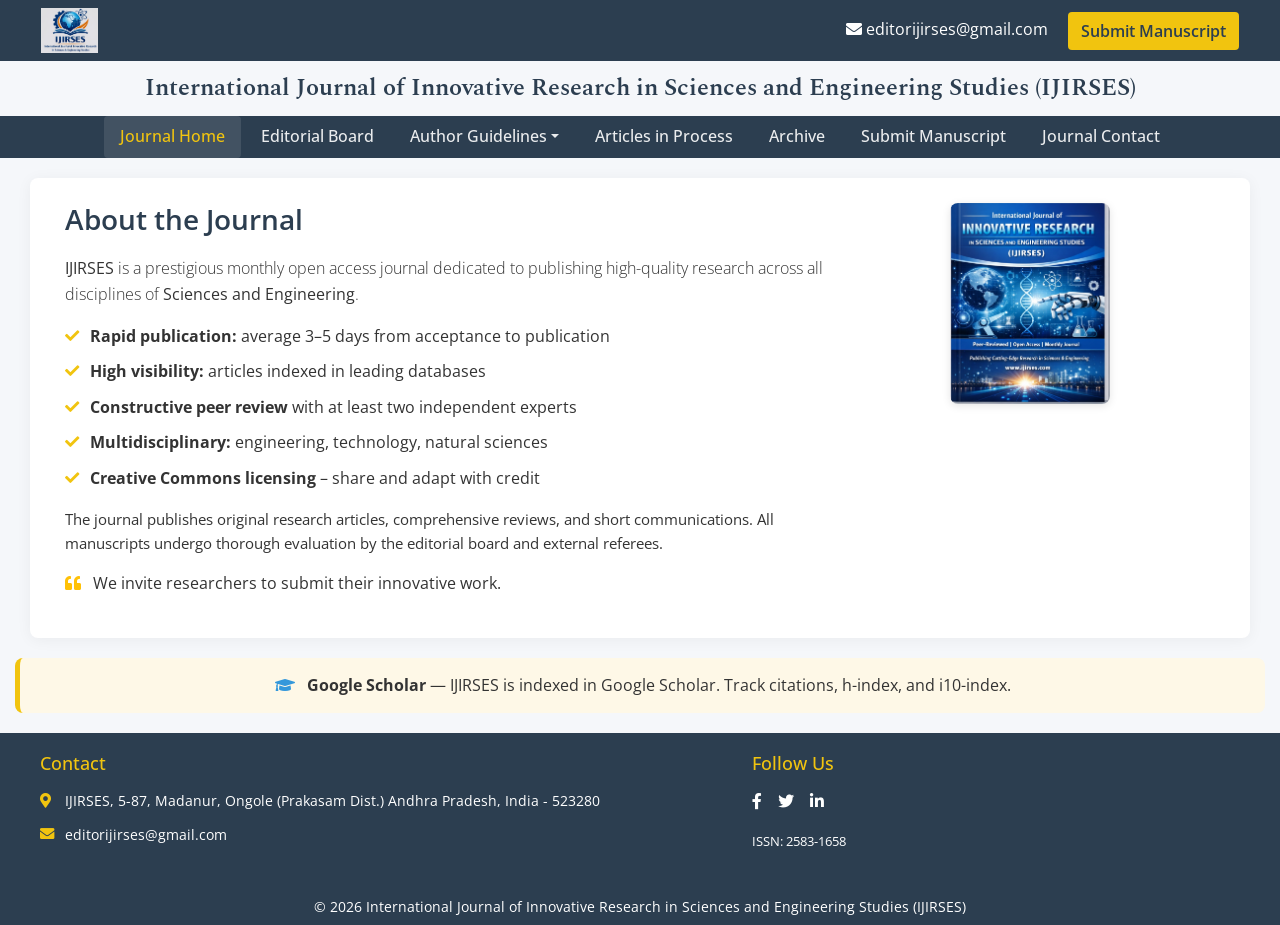
==== index.html @ 537fb095 "Update index.html" ====
<!DOCTYPE html>
<html lang="en">
<head>
  <meta charset="utf-8">
  <meta name="viewport" content="width=device-width, initial-scale=1, shrink-to-fit=no">
  <title>IJIRSES | International Journal of Innovative Research in Sciences and Engineering Studies</title>
  <meta name="keywords" content="IJIRSES, International Journal of Innovative Research in Sciences and Engineering Studies, open access journal, peer-reviewed, sciences and engineering research" />
  <meta name="description" content="IJIRSES is an online open access monthly international peer-reviewed journal welcoming outstanding research papers in Sciences and Engineering studies." />
  
  <!-- Bootstrap CSS -->
  <link rel="stylesheet" href="https://stackpath.bootstrapcdn.com/bootstrap/4.4.1/css/bootstrap.min.css">
  <link href="https://fonts.googleapis.com/css?family=Open+Sans:400,600,700|Spectral:600" rel="stylesheet">
  <link rel="stylesheet" href="https://cdnjs.cloudflare.com/ajax/libs/font-awesome/5.11.2/css/all.min.css" />
  
  <style>
    /* Root variables */
    :root {
      --primary: #2c3e50;
      --secondary: #3498db;
      --accent: #f1c40f;
      --light: #ecf0f1;
      --dark: #2c3e50;
    }
    
    /* Global */
    body {
      font-family: 'Open Sans', sans-serif;
      background: #f5f7fa;
      color: #333;
      line-height: 1.6;
      margin: 0;
      padding: 0;
    }
    
    .bg-primary { background-color: var(--primary) !important; }
    .bg-accent { background-color: var(--accent) !important; }
    .text-accent { color: var(--accent) !important; }
    .rockwell { font-family: 'Spectral', serif; font-weight: 600; color: var(--primary); }
    
    /* Header */
    .top-header {
      background-color: var(--primary);
      padding: 0.5rem 1rem;
    }
    
    .logo-img {
      max-height: 45px;
      width: auto;
    }
    
    .journal-title {
      font-size: 1.5rem;
      line-height: 1.3;
      color: var(--primary);
      margin: 0.75rem 0;
      padding: 0 15px;
    }
    
    @media (max-width: 768px) {
      .journal-title {
        font-size: 1.2rem;
        white-space: normal;
      }
    }
    
    /* Navigation - Perfectly Centered */
    .nav-container {
      background-color: var(--primary);
    }
    
    .navbar-nav {
      display: flex;
      justify-content: center;
      width: 100%;
    }
    
    .nav-item {
      margin: 0 2px;
    }
    
    .nav-link {
      color: rgba(255,255,255,0.9) !important;
      font-weight: 500;
      padding: 0.5rem 1rem !important;
      transition: all 0.2s;
    }
    
    .nav-link:hover,
    .nav-link.active {
      color: var(--accent) !important;
      background-color: rgba(255,255,255,0.1);
      border-radius: 4px;
    }
    
    .dropdown-menu {
      border: none;
      box-shadow: 0 2px 10px rgba(0,0,0,0.1);
    }
    
    /* Main Content - No extra spacing */
    .main-content {
      padding: 20px 15px;
    }
    
    .about-card {
      background: white;
      border-radius: 8px;
      padding: 25px;
      box-shadow: 0 2px 15px rgba(0,0,0,0.05);
    }
    
    .flyer-img {
      max-width: 160px;
      height: auto;
      border-radius: 8px;
      box-shadow: 0 2px 8px rgba(0,0,0,0.1);
      transition: opacity 0.2s;
    }
    
    .flyer-img:hover {
      opacity: 0.9;
    }
    
    /* Feature List */
    .feature-list {
      list-style: none;
      padding: 0;
      margin: 15px 0;
    }
    
    .feature-list li {
      margin-bottom: 10px;
      padding-left: 25px;
      position: relative;
    }
    
    .feature-list li:before {
      content: "\f00c";
      font-family: 'Font Awesome 5 Free';
      font-weight: 900;
      position: absolute;
      left: 0;
      color: var(--accent);
      font-size: 0.9rem;
    }
    
    /* Google Scholar Banner */
    .scholar-banner {
      background: #fef8e7;
      border-left: 5px solid var(--accent);
      border-radius: 8px;
      padding: 15px 20px;
      margin: 0 15px 20px;
      text-align: center;
    }
    
    .scholar-banner i {
      color: var(--secondary);
      margin-right: 8px;
    }
    
    /* Footer */
    .footer {
      background-color: var(--dark);
      color: white;
      padding: 20px 15px 0;
    }
    
    .footer h5 {
      color: var(--accent);
      font-size: 1.1rem;
      margin-bottom: 15px;
    }
    
    .contact-line {
      display: flex;
      align-items: center;
      margin-bottom: 10px;
      font-size: 0.9rem;
    }
    
    .contact-line i {
      width: 25px;
      color: var(--accent);
    }
    
    .footer a {
      color: #ccc;
      transition: color 0.2s;
    }
    
    .footer a:hover {
      color: var(--accent);
      text-decoration: none;
    }
    
    .copyright {
      background-color: var(--primary);
      padding: 8px 0;
      margin-top: 20px;
      text-align: center;
      font-size: 0.85rem;
    }
    
    /* Scroll to Top */
    .scroll-top {
      position: fixed;
      bottom: 30px;
      right: 30px;
      background: var(--secondary);
      color: white;
      width: 40px;
      height: 40px;
      border-radius: 50%;
      text-align: center;
      line-height: 40px;
      cursor: pointer;
      opacity: 0;
      visibility: hidden;
      transition: all 0.3s;
      z-index: 1000;
    }
    
    .scroll-top.visible {
      opacity: 1;
      visibility: visible;
    }
    
    .scroll-top:hover {
      background: var(--primary);
    }
    
    /* Remove all extra spacing */
    .container-fluid {
      padding-left: 15px;
      padding-right: 15px;
    }
    
    .row {
      margin-left: 0;
      margin-right: 0;
    }
    
    [class*="col-"] {
      padding-left: 10px;
      padding-right: 10px;
    }
  </style>
</head>
<body>
  <!-- Header -->
  <header>
    <!-- Top Bar -->
    <div class="top-header">
      <div class="container-fluid">
        <div class="row align-items-center justify-content-between">
          <div class="col-auto">
            <a href="index.html">
              <img src="images/logo.jpeg" alt="IJIRSES" class="logo-img" onerror="this.src='images/logo.jpg'">
            </a>
          </div>
          <div class="col-auto">
            <a href="mailto:editorijirses@gmail.com" class="text-white mr-3">
              <i class="fas fa-envelope"></i> editorijirses@gmail.com
            </a>
            <a href="submit-manuscript.html" class="btn bg-accent" style="background: var(--accent); color: var(--primary); font-weight: 600;">
              Submit Manuscript
            </a>
          </div>
        </div>
      </div>
    </div>
    
    <!-- Journal Title -->
    <div class="container-fluid">
      <div class="row">
        <div class="col-12 text-center">
          <h1 class="rockwell journal-title">International Journal of Innovative Research in Sciences and Engineering Studies (IJIRSES)</h1>
        </div>
      </div>
    </div>
    
    <!-- Navigation - Perfectly Centered -->
    <div class="nav-container">
      <div class="container-fluid">
        <nav class="navbar navbar-expand-lg navbar-dark p-0">
          <button class="navbar-toggler mx-auto my-2" type="button" data-toggle="collapse" data-target="#mainNav">
            <span class="navbar-toggler-icon"></span>
          </button>
          
          <div class="collapse navbar-collapse" id="mainNav">
            <ul class="navbar-nav">
              <li class="nav-item"><a class="nav-link active" href="index.html">Journal Home</a></li>
              <li class="nav-item"><a class="nav-link" href="editorial-board.html">Editorial Board</a></li>
              <li class="nav-item dropdown">
                <a class="nav-link dropdown-toggle" href="#" data-toggle="dropdown">Author Guidelines</a>
                <div class="dropdown-menu">
                  <a class="dropdown-item" href="aims-scope.html">Aim & Scope</a>
                  <a class="dropdown-item" href="instructions-authors.html">Instructions for Authors</a>
                  <a class="dropdown-item" href="peer-review-process.html">Peer Review Process</a>
                  <a class="dropdown-item" href="ethics-malpractices.html">Ethics Statement</a>
                </div>
              </li>
              <li class="nav-item"><a class="nav-link" href="articles-inprocess.html">Articles in Process</a></li>
              <li class="nav-item"><a class="nav-link" href="archive.html">Archive</a></li>
              <li class="nav-item"><a class="nav-link" href="submit-manuscript.html">Submit Manuscript</a></li>
              <li class="nav-item"><a class="nav-link" href="contact.html">Journal Contact</a></li>
            </ul>
          </div>
        </nav>
      </div>
    </div>
  </header>

  <!-- Main Content - No extra spacing -->
  <div class="main-content">
    <div class="container-fluid">
      <!-- About Section with Flyer -->
      <div class="about-card">
        <div class="row align-items-start">
          <div class="col-md-8">
            <h3 style="color: var(--primary); font-weight: 600; margin-bottom: 20px;">About the Journal</h3>
            <p class="lead" style="font-size: 1rem;"><strong>IJIRSES</strong> is a prestigious monthly open access journal dedicated to publishing high-quality research across all disciplines of <strong>Sciences and Engineering</strong>.</p>
            
            <ul class="feature-list">
              <li><strong>Rapid publication:</strong> average 3–5 days from acceptance to publication</li>
              <li><strong>High visibility:</strong> articles indexed in leading databases</li>
              <li><strong>Constructive peer review</strong> with at least two independent experts</li>
              <li><strong>Multidisciplinary:</strong> engineering, technology, natural sciences</li>
              <li><strong>Creative Commons licensing</strong> – share and adapt with credit</li>
            </ul>
            
            <p style="font-size: 0.95rem;">The journal publishes original research articles, comprehensive reviews, and short communications. All manuscripts undergo thorough evaluation by the editorial board and external referees.</p>
            
            <p><i class="fas fa-quote-left text-warning mr-2"></i> We invite researchers to submit their innovative work.</p>
          </div>
          <div class="col-md-4 text-center">
            <a href="index.html">
              <img src="images/flyer.jpeg" alt="Journal Flyer" class="flyer-img" onerror="this.src='images/flyer.jpg'">
            </a>
          </div>
        </div>
      </div>
    </div>
  </div>

  <!-- Google Scholar Banner -->
  <div class="scholar-banner">
    <i class="fas fa-graduation-cap"></i>
    <strong>Google Scholar</strong> — IJIRSES is indexed in Google Scholar. Track citations, h-index, and i10-index.
  </div>

  <!-- Footer -->
  <footer class="footer">
    <div class="container-fluid">
      <div class="row">
        <div class="col-md-7">
          <h5>Contact</h5>
          <address class="mb-0">
            <div class="contact-line">
              <i class="fas fa-map-marker-alt"></i>
              IJIRSES, 5-87, Madanur, Ongole (Prakasam Dist.) Andhra Pradesh, India - 523280
            </div>
            <div class="contact-line">
              <i class="fas fa-envelope"></i>
              <a href="mailto:editorijirses@gmail.com" class="text-white">editorijirses@gmail.com</a>
            </div>
          </address>
        </div>
        <div class="col-md-5">
          <h5>Follow Us</h5>
          <div class="d-flex">
            <a href="#" class="text-white mr-3"><i class="fab fa-facebook-f"></i></a>
            <a href="#" class="text-white mr-3"><i class="fab fa-twitter"></i></a>
            <a href="#" class="text-white"><i class="fab fa-linkedin-in"></i></a>
          </div>
          <p class="mt-3 small">ISSN: 2583-1658</p>
        </div>
      </div>
    </div>
    <div class="copyright">
      <div class="container-fluid">
        <p class="mb-0">© 2026 International Journal of Innovative Research in Sciences and Engineering Studies (IJIRSES)</p>
      </div>
    </div>
  </footer>

  <!-- Scroll to Top -->
  <div class="scroll-top" onclick="window.scrollTo({top:0,behavior:'smooth'})">
    <i class="fas fa-arrow-up"></i>
  </div>

  <!-- Scripts -->
  <script src="https://code.jquery.com/jquery-3.3.1.min.js"></script>
  <script src="https://cdnjs.cloudflare.com/ajax/libs/popper.js/1.14.7/umd/popper.min.js"></script>
  <script src="https://stackpath.bootstrapcdn.com/bootstrap/4.3.1/js/bootstrap.min.js"></script>
  
  <script>
    // Scroll to top visibility
    window.addEventListener('scroll', function() {
      var scrollTop = document.querySelector('.scroll-top');
      if (window.scrollY > 300) {
        scrollTop.classList.add('visible');
      } else {
        scrollTop.classList.remove('visible');
      }
    });
  </script>
</body>
</html>
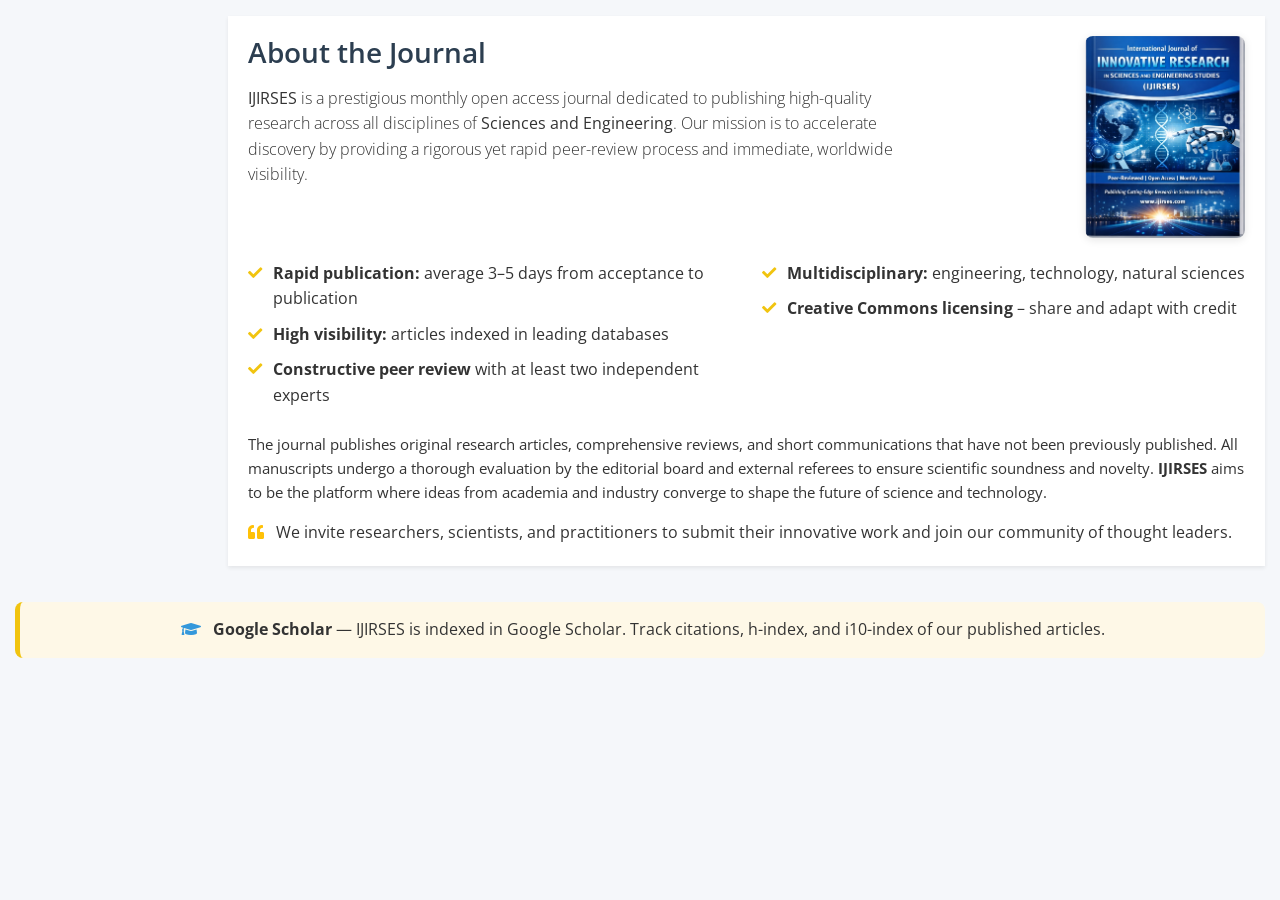
==== commit c17505ac: "Update index.html" ====
--- a/index.html
+++ b/index.html
@@ -4,406 +4,102 @@
   <meta charset="utf-8">
   <meta name="viewport" content="width=device-width, initial-scale=1, shrink-to-fit=no">
   <title>IJIRSES | International Journal of Innovative Research in Sciences and Engineering Studies</title>
-  <meta name="keywords" content="IJIRSES, International Journal of Innovative Research in Sciences and Engineering Studies, open access journal, peer-reviewed, sciences and engineering research" />
+  <meta name="keywords" content="IJIRSES, International Journal of Innovative Research in Sciences and Engineering Studies, open access journal, peer-reviewed" />
   <meta name="description" content="IJIRSES is an online open access monthly international peer-reviewed journal welcoming outstanding research papers in Sciences and Engineering studies." />
   
   <!-- Bootstrap CSS -->
   <link rel="stylesheet" href="https://stackpath.bootstrapcdn.com/bootstrap/4.4.1/css/bootstrap.min.css">
   <link href="https://fonts.googleapis.com/css?family=Open+Sans:400,600,700|Spectral:600" rel="stylesheet">
   <link rel="stylesheet" href="https://cdnjs.cloudflare.com/ajax/libs/font-awesome/5.11.2/css/all.min.css" />
+  <link rel="stylesheet" href="https://cdnjs.cloudflare.com/ajax/libs/font-awesome/4.7.0/css/font-awesome.min.css">
+  <link rel="stylesheet" href="css/style.css">
   
-  <style>
-    /* Root variables */
-    :root {
-      --primary: #2c3e50;
-      --secondary: #3498db;
-      --accent: #f1c40f;
-      --light: #ecf0f1;
-      --dark: #2c3e50;
-    }
-    
-    /* Global */
-    body {
-      font-family: 'Open Sans', sans-serif;
-      background: #f5f7fa;
-      color: #333;
-      line-height: 1.6;
-      margin: 0;
-      padding: 0;
-    }
-    
-    .bg-primary { background-color: var(--primary) !important; }
-    .bg-accent { background-color: var(--accent) !important; }
-    .text-accent { color: var(--accent) !important; }
-    .rockwell { font-family: 'Spectral', serif; font-weight: 600; color: var(--primary); }
-    
-    /* Header */
-    .top-header {
-      background-color: var(--primary);
-      padding: 0.5rem 1rem;
-    }
-    
-    .logo-img {
-      max-height: 45px;
-      width: auto;
-    }
-    
-    .journal-title {
-      font-size: 1.5rem;
-      line-height: 1.3;
-      color: var(--primary);
-      margin: 0.75rem 0;
-      padding: 0 15px;
-    }
-    
-    @media (max-width: 768px) {
-      .journal-title {
-        font-size: 1.2rem;
-        white-space: normal;
-      }
-    }
-    
-    /* Navigation - Perfectly Centered */
-    .nav-container {
-      background-color: var(--primary);
-    }
-    
-    .navbar-nav {
-      display: flex;
-      justify-content: center;
-      width: 100%;
-    }
-    
-    .nav-item {
-      margin: 0 2px;
-    }
-    
-    .nav-link {
-      color: rgba(255,255,255,0.9) !important;
-      font-weight: 500;
-      padding: 0.5rem 1rem !important;
-      transition: all 0.2s;
-    }
-    
-    .nav-link:hover,
-    .nav-link.active {
-      color: var(--accent) !important;
-      background-color: rgba(255,255,255,0.1);
-      border-radius: 4px;
-    }
-    
-    .dropdown-menu {
-      border: none;
-      box-shadow: 0 2px 10px rgba(0,0,0,0.1);
-    }
-    
-    /* Main Content - No extra spacing */
-    .main-content {
-      padding: 20px 15px;
-    }
-    
-    .about-card {
-      background: white;
-      border-radius: 8px;
-      padding: 25px;
-      box-shadow: 0 2px 15px rgba(0,0,0,0.05);
-    }
-    
-    .flyer-img {
-      max-width: 160px;
-      height: auto;
-      border-radius: 8px;
-      box-shadow: 0 2px 8px rgba(0,0,0,0.1);
-      transition: opacity 0.2s;
-    }
-    
-    .flyer-img:hover {
-      opacity: 0.9;
-    }
-    
-    /* Feature List */
-    .feature-list {
-      list-style: none;
-      padding: 0;
-      margin: 15px 0;
-    }
-    
-    .feature-list li {
-      margin-bottom: 10px;
-      padding-left: 25px;
-      position: relative;
-    }
-    
-    .feature-list li:before {
-      content: "\f00c";
-      font-family: 'Font Awesome 5 Free';
-      font-weight: 900;
-      position: absolute;
-      left: 0;
-      color: var(--accent);
-      font-size: 0.9rem;
-    }
-    
-    /* Google Scholar Banner */
-    .scholar-banner {
-      background: #fef8e7;
-      border-left: 5px solid var(--accent);
-      border-radius: 8px;
-      padding: 15px 20px;
-      margin: 0 15px 20px;
-      text-align: center;
-    }
-    
-    .scholar-banner i {
-      color: var(--secondary);
-      margin-right: 8px;
-    }
-    
-    /* Footer */
-    .footer {
-      background-color: var(--dark);
-      color: white;
-      padding: 20px 15px 0;
-    }
-    
-    .footer h5 {
-      color: var(--accent);
-      font-size: 1.1rem;
-      margin-bottom: 15px;
-    }
-    
-    .contact-line {
-      display: flex;
-      align-items: center;
-      margin-bottom: 10px;
-      font-size: 0.9rem;
-    }
-    
-    .contact-line i {
-      width: 25px;
-      color: var(--accent);
-    }
-    
-    .footer a {
-      color: #ccc;
-      transition: color 0.2s;
-    }
-    
-    .footer a:hover {
-      color: var(--accent);
-      text-decoration: none;
-    }
-    
-    .copyright {
-      background-color: var(--primary);
-      padding: 8px 0;
-      margin-top: 20px;
-      text-align: center;
-      font-size: 0.85rem;
-    }
-    
-    /* Scroll to Top */
-    .scroll-top {
-      position: fixed;
-      bottom: 30px;
-      right: 30px;
-      background: var(--secondary);
-      color: white;
-      width: 40px;
-      height: 40px;
-      border-radius: 50%;
-      text-align: center;
-      line-height: 40px;
-      cursor: pointer;
-      opacity: 0;
-      visibility: hidden;
-      transition: all 0.3s;
-      z-index: 1000;
-    }
-    
-    .scroll-top.visible {
-      opacity: 1;
-      visibility: visible;
-    }
-    
-    .scroll-top:hover {
-      background: var(--primary);
-    }
-    
-    /* Remove all extra spacing */
-    .container-fluid {
-      padding-left: 15px;
-      padding-right: 15px;
-    }
-    
-    .row {
-      margin-left: 0;
-      margin-right: 0;
-    }
-    
-    [class*="col-"] {
-      padding-left: 10px;
-      padding-right: 10px;
-    }
-  </style>
+  <!-- Google tag (gtag.js) -->
+  <script async src="https://www.googletagmanager.com/gtag/js?id=G-ENVBW9JCFM"></script>
+  <script>
+    window.dataLayer = window.dataLayer || [];
+    function gtag(){dataLayer.push(arguments);}
+    gtag('js', new Date());
+    gtag('config', 'G-ENVBW9JCFM');
+  </script>
 </head>
 <body>
   <!-- Header -->
   <header>
-    <!-- Top Bar -->
-    <div class="top-header">
-      <div class="container-fluid">
-        <div class="row align-items-center justify-content-between">
-          <div class="col-auto">
-            <a href="index.html">
-              <img src="images/logo.jpeg" alt="IJIRSES" class="logo-img" onerror="this.src='images/logo.jpg'">
-            </a>
-          </div>
-          <div class="col-auto">
-            <a href="mailto:editorijirses@gmail.com" class="text-white mr-3">
-              <i class="fas fa-envelope"></i> editorijirses@gmail.com
-            </a>
-            <a href="submit-manuscript.html" class="btn bg-accent" style="background: var(--accent); color: var(--primary); font-weight: 600;">
-              Submit Manuscript
-            </a>
-          </div>
-        </div>
-      </div>
-    </div>
-    
-    <!-- Journal Title -->
-    <div class="container-fluid">
-      <div class="row">
-        <div class="col-12 text-center">
-          <h1 class="rockwell journal-title">International Journal of Innovative Research in Sciences and Engineering Studies (IJIRSES)</h1>
-        </div>
-      </div>
-    </div>
-    
-    <!-- Navigation - Perfectly Centered -->
-    <div class="nav-container">
-      <div class="container-fluid">
-        <nav class="navbar navbar-expand-lg navbar-dark p-0">
-          <button class="navbar-toggler mx-auto my-2" type="button" data-toggle="collapse" data-target="#mainNav">
-            <span class="navbar-toggler-icon"></span>
-          </button>
-          
-          <div class="collapse navbar-collapse" id="mainNav">
-            <ul class="navbar-nav">
-              <li class="nav-item"><a class="nav-link active" href="index.html">Journal Home</a></li>
-              <li class="nav-item"><a class="nav-link" href="editorial-board.html">Editorial Board</a></li>
-              <li class="nav-item dropdown">
-                <a class="nav-link dropdown-toggle" href="#" data-toggle="dropdown">Author Guidelines</a>
-                <div class="dropdown-menu">
-                  <a class="dropdown-item" href="aims-scope.html">Aim & Scope</a>
-                  <a class="dropdown-item" href="instructions-authors.html">Instructions for Authors</a>
-                  <a class="dropdown-item" href="peer-review-process.html">Peer Review Process</a>
-                  <a class="dropdown-item" href="ethics-malpractices.html">Ethics Statement</a>
-                </div>
-              </li>
-              <li class="nav-item"><a class="nav-link" href="articles-inprocess.html">Articles in Process</a></li>
-              <li class="nav-item"><a class="nav-link" href="archive.html">Archive</a></li>
-              <li class="nav-item"><a class="nav-link" href="submit-manuscript.html">Submit Manuscript</a></li>
-              <li class="nav-item"><a class="nav-link" href="contact.html">Journal Contact</a></li>
-            </ul>
-          </div>
-        </nav>
-      </div>
-    </div>
+    <!--#include virtual="components/header.html" -->
   </header>
 
-  <!-- Main Content - No extra spacing -->
-  <div class="main-content">
-    <div class="container-fluid">
-      <!-- About Section with Flyer -->
-      <div class="about-card">
-        <div class="row align-items-start">
-          <div class="col-md-8">
-            <h3 style="color: var(--primary); font-weight: 600; margin-bottom: 20px;">About the Journal</h3>
-            <p class="lead" style="font-size: 1rem;"><strong>IJIRSES</strong> is a prestigious monthly open access journal dedicated to publishing high-quality research across all disciplines of <strong>Sciences and Engineering</strong>.</p>
+  <!-- Main Content -->
+  <div class="container-fluid py-3">
+    <div class="row">
+      <!-- Left column (empty for spacing) -->
+      <div class="col-12 col-sm-2"></div>
+      
+      <!-- Center Content -->
+      <div class="col-12 col-sm">
+        <div class="card rounded-0 border-0 shadow-sm">
+          <div class="card-body">
+            <!-- Row with text and flyer -->
+            <div class="row align-items-start">
+              <div class="col-md-8">
+                <h3 class="mb-3" style="color:var(--primary-color); font-weight:600;">About the Journal</h3>
+                <p class="lead" style="font-size:1rem"><strong>IJIRSES</strong> is a prestigious monthly open access journal dedicated to publishing high-quality research across all disciplines of <strong>Sciences and Engineering</strong>. Our mission is to accelerate discovery by providing a rigorous yet rapid peer-review process and immediate, worldwide visibility.</p>
+              </div>
+              <div class="col-md-4 text-center text-md-right">
+                <!-- Flyer -->
+                <a href="index.html">
+                  <img src="images/flyer.jpeg" alt="Journal Flyer" class="flyer-img" onerror="this.src='images/flyer.jpg'">
+                </a>
+              </div>
+            </div>
             
-            <ul class="feature-list">
-              <li><strong>Rapid publication:</strong> average 3–5 days from acceptance to publication</li>
-              <li><strong>High visibility:</strong> articles indexed in leading databases</li>
-              <li><strong>Constructive peer review</strong> with at least two independent experts</li>
-              <li><strong>Multidisciplinary:</strong> engineering, technology, natural sciences</li>
-              <li><strong>Creative Commons licensing</strong> – share and adapt with credit</li>
-            </ul>
+            <!-- Feature list -->
+            <div class="row mt-2">
+              <div class="col-md-6">
+                <ul class="feature-list">
+                  <li><strong>Rapid publication:</strong> average 3–5 days from acceptance to publication</li>
+                  <li><strong>High visibility:</strong> articles indexed in leading databases</li>
+                  <li><strong>Constructive peer review</strong> with at least two independent experts</li>
+                </ul>
+              </div>
+              <div class="col-md-6">
+                <ul class="feature-list">
+                  <li><strong>Multidisciplinary:</strong> engineering, technology, natural sciences</li>
+                  <li><strong>Creative Commons licensing</strong> – share and adapt with credit</li>
+                </ul>
+              </div>
+            </div>
             
-            <p style="font-size: 0.95rem;">The journal publishes original research articles, comprehensive reviews, and short communications. All manuscripts undergo thorough evaluation by the editorial board and external referees.</p>
+            <p class="mt-2" style="font-size:0.95rem">The journal publishes original research articles, comprehensive reviews, and short communications that have not been previously published. All manuscripts undergo a thorough evaluation by the editorial board and external referees to ensure scientific soundness and novelty. <strong>IJIRSES</strong> aims to be the platform where ideas from academia and industry converge to shape the future of science and technology.</p>
             
-            <p><i class="fas fa-quote-left text-warning mr-2"></i> We invite researchers to submit their innovative work.</p>
-          </div>
-          <div class="col-md-4 text-center">
-            <a href="index.html">
-              <img src="images/flyer.jpeg" alt="Journal Flyer" class="flyer-img" onerror="this.src='images/flyer.jpg'">
-            </a>
+            <p class="mb-0"><i class="fas fa-quote-left text-warning mr-2"></i> We invite researchers, scientists, and practitioners to submit their innovative work and join our community of thought leaders.</p>
           </div>
         </div>
       </div>
     </div>
   </div>
-
+  
   <!-- Google Scholar Banner -->
   <div class="scholar-banner">
     <i class="fas fa-graduation-cap"></i>
-    <strong>Google Scholar</strong> — IJIRSES is indexed in Google Scholar. Track citations, h-index, and i10-index.
+    <strong>Google Scholar</strong> — IJIRSES is indexed in Google Scholar. Track citations, h-index, and i10-index of our published articles.
   </div>
-
+  
   <!-- Footer -->
-  <footer class="footer">
-    <div class="container-fluid">
-      <div class="row">
-        <div class="col-md-7">
-          <h5>Contact</h5>
-          <address class="mb-0">
-            <div class="contact-line">
-              <i class="fas fa-map-marker-alt"></i>
-              IJIRSES, 5-87, Madanur, Ongole (Prakasam Dist.) Andhra Pradesh, India - 523280
-            </div>
-            <div class="contact-line">
-              <i class="fas fa-envelope"></i>
-              <a href="mailto:editorijirses@gmail.com" class="text-white">editorijirses@gmail.com</a>
-            </div>
-          </address>
-        </div>
-        <div class="col-md-5">
-          <h5>Follow Us</h5>
-          <div class="d-flex">
-            <a href="#" class="text-white mr-3"><i class="fab fa-facebook-f"></i></a>
-            <a href="#" class="text-white mr-3"><i class="fab fa-twitter"></i></a>
-            <a href="#" class="text-white"><i class="fab fa-linkedin-in"></i></a>
-          </div>
-          <p class="mt-3 small">ISSN: 2583-1658</p>
-        </div>
-      </div>
-    </div>
-    <div class="copyright">
-      <div class="container-fluid">
-        <p class="mb-0">© 2026 International Journal of Innovative Research in Sciences and Engineering Studies (IJIRSES)</p>
-      </div>
-    </div>
+  <footer>
+    <!--#include virtual="components/footer.html" -->
   </footer>
-
-  <!-- Scroll to Top -->
-  <div class="scroll-top" onclick="window.scrollTo({top:0,behavior:'smooth'})">
-    <i class="fas fa-arrow-up"></i>
-  </div>
-
+  
   <!-- Scripts -->
   <script src="https://code.jquery.com/jquery-3.3.1.min.js"></script>
   <script src="https://cdnjs.cloudflare.com/ajax/libs/popper.js/1.14.7/umd/popper.min.js"></script>
   <script src="https://stackpath.bootstrapcdn.com/bootstrap/4.3.1/js/bootstrap.min.js"></script>
-  
+  <script src="js/main.js"></script>
   <script>
     // Scroll to top visibility
-    window.addEventListener('scroll', function() {
-      var scrollTop = document.querySelector('.scroll-top');
-      if (window.scrollY > 300) {
-        scrollTop.classList.add('visible');
-      } else {
-        scrollTop.classList.remove('visible');
-      }
+    $(window).on('scroll', function(){
+      if ($(this).scrollTop() > 300) $('.cd-top').addClass('cd-top--is-visible');
+      else $('.cd-top').removeClass('cd-top--is-visible');
     });
   </script>
 </body>
--- a/css/style.css
+++ b/css/style.css
@@ -0,0 +1,293 @@
+/* Global Styles */
+:root {
+  --primary-color: #2c3e50;
+  --secondary-color: #3498db;
+  --accent-color: #f1c40f;
+  --light-bg: #ecf0f1;
+  --dark-bg: #2c3e50;
+  --text-dark: #333;
+  --text-light: #fff;
+}
+
+* {
+  margin: 0;
+  padding: 0;
+  box-sizing: border-box;
+}
+
+body {
+  font-family: 'Open Sans', sans-serif;
+  background: #f5f7fa;
+  color: var(--text-dark);
+  line-height: 1.6;
+}
+
+/* Header Styles */
+.bg-1 {
+  background-color: var(--primary-color) !important;
+}
+
+.white {
+  color: var(--text-light) !important;
+}
+
+.white:hover {
+  color: var(--accent-color) !important;
+  text-decoration: none;
+}
+
+.bg-yellow-100 {
+  background: var(--accent-color);
+  color: var(--primary-color);
+  font-weight: 600;
+  border-radius: 4px;
+  padding: 0.5rem 1rem;
+}
+
+.bg-yellow-100:hover {
+  background: #e6b800;
+  color: var(--primary-color);
+}
+
+.rockwell {
+  font-family: 'Spectral', serif;
+  font-weight: 600;
+  color: var(--primary-color);
+}
+
+.fweight-600 {
+  font-weight: 600;
+}
+
+/* Navigation - Perfectly Centered */
+.navbar-dark .navbar-nav {
+  display: flex;
+  justify-content: center;
+  width: 100%;
+}
+
+.navbar-dark .navbar-nav .nav-link {
+  color: rgba(255, 255, 255, 0.9);
+  font-weight: 500;
+  padding: 0.5rem 1rem;
+  transition: all 0.3s;
+}
+
+.navbar-dark .navbar-nav .nav-link:hover,
+.navbar-dark .navbar-nav .nav-link.active {
+  color: var(--accent-color) !important;
+  background-color: rgba(255, 255, 255, 0.1);
+  border-radius: 4px;
+}
+
+@media (max-width: 991px) {
+  .navbar-dark .navbar-nav {
+    padding: 10px 0;
+  }
+}
+
+/* Logo Styles */
+.logo-img {
+  max-height: 45px;
+  width: auto;
+  display: block;
+}
+
+/* Journal Title */
+.journal-title {
+  font-size: clamp(1.1rem, 2.5vw, 1.8rem);
+  line-height: 1.3;
+  color: var(--primary-color);
+  padding: 0.75rem 0;
+}
+
+/* Cards */
+.card {
+  border: none;
+  box-shadow: 0 2px 15px rgba(0, 0, 0, 0.05);
+  margin-bottom: 20px;
+}
+
+.card-header {
+  background-color: var(--primary-color);
+  color: var(--text-light);
+  font-weight: 600;
+  border-bottom: none;
+}
+
+/* Footer Styles */
+.footer {
+  background-color: var(--dark-bg);
+  color: var(--text-light);
+  padding: 30px 0 0;
+}
+
+.footer a {
+  color: #ccc;
+  transition: color 0.3s;
+}
+
+.footer a:hover {
+  color: var(--accent-color);
+  text-decoration: none;
+}
+
+.footer h5 {
+  color: var(--accent-color);
+  margin-bottom: 20px;
+  font-weight: 600;
+}
+
+.footer address p {
+  margin-bottom: 5px;
+}
+
+/* Contact Line */
+.contact-line {
+  display: flex;
+  align-items: center;
+  margin-bottom: 0.8rem;
+}
+
+.contact-line i {
+  width: 28px;
+  color: var(--accent-color);
+  font-size: 1.2rem;
+}
+
+/* Feature List */
+.feature-list {
+  list-style: none;
+  padding: 0;
+  margin: 15px 0;
+}
+
+.feature-list li {
+  margin-bottom: 10px;
+  padding-left: 25px;
+  position: relative;
+}
+
+.feature-list li:before {
+  content: "\f00c";
+  font-family: 'Font Awesome 5 Free';
+  font-weight: 900;
+  position: absolute;
+  left: 0;
+  color: var(--accent-color);
+  font-size: 0.9rem;
+}
+
+/* Flyer Image */
+.flyer-img {
+  max-width: 160px;
+  height: auto;
+  border-radius: 8px;
+  box-shadow: 0 2px 8px rgba(0, 0, 0, 0.1);
+  transition: opacity 0.2s;
+}
+
+.flyer-img:hover {
+  opacity: 0.9;
+}
+
+/* Google Scholar Banner */
+.scholar-banner {
+  background: #fef8e7;
+  border-left: 5px solid var(--accent-color);
+  border-radius: 8px;
+  padding: 15px 20px;
+  margin: 0 15px 20px;
+  text-align: center;
+}
+
+.scholar-banner i {
+  color: var(--secondary-color);
+  margin-right: 8px;
+}
+
+/* Editorial Board Styles */
+.editor-card {
+  padding: 1.5rem 0;
+  border-bottom: 1px solid #dee2e6;
+}
+
+.editor-card:last-child {
+  border-bottom: none;
+}
+
+.editor-name {
+  color: var(--primary-color);
+  font-weight: 600;
+  margin-bottom: 5px;
+}
+
+.editor-affiliation {
+  color: #666;
+  margin-bottom: 10px;
+  font-style: italic;
+}
+
+.editor-email {
+  color: var(--secondary-color);
+  word-break: break-all;
+}
+
+/* Scroll to Top */
+.cd-top {
+  position: fixed;
+  bottom: 30px;
+  right: 30px;
+  background: var(--secondary-color);
+  color: white;
+  width: 40px;
+  height: 40px;
+  border-radius: 50%;
+  text-align: center;
+  line-height: 40px;
+  font-size: 20px;
+  opacity: 0;
+  visibility: hidden;
+  transition: all 0.3s;
+  z-index: 1000;
+}
+
+.cd-top--is-visible {
+  opacity: 1;
+  visibility: visible;
+}
+
+.cd-top:hover {
+  background: var(--primary-color);
+  color: white;
+  text-decoration: none;
+}
+
+/* Hide language dropdown */
+.multi_lang {
+  display: none !important;
+}
+
+/* Responsive */
+@media (max-width: 768px) {
+  .journal-title {
+    white-space: normal;
+    text-align: center;
+  }
+  
+  .flyer-img {
+    max-width: 140px;
+    margin: 0 auto 15px;
+  }
+  
+  .editor-card {
+    text-align: center;
+  }
+}
+
+@media (max-width: 576px) {
+  .container-fluid {
+    padding-left: 10px;
+    padding-right: 10px;
+  }
+}
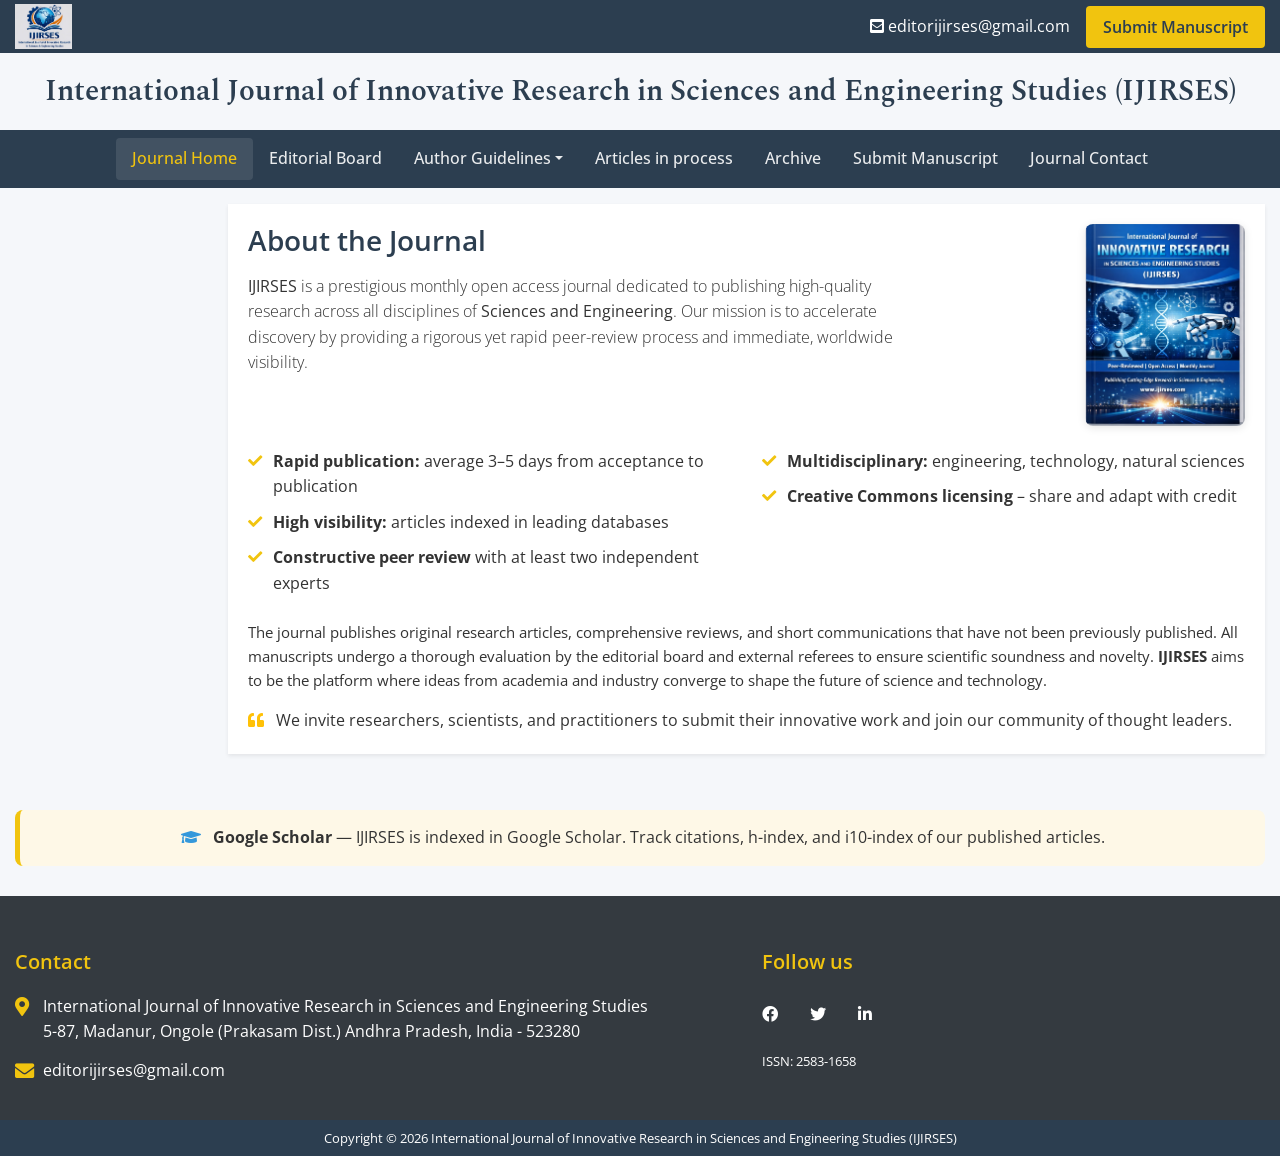
==== commit c83f211d: "Update index.html" ====
--- a/index.html
+++ b/index.html
@@ -24,10 +24,68 @@
   </script>
 </head>
 <body>
-  <!-- Header -->
+  <!-- Header Start -->
   <header>
-    <!--#include virtual="components/header.html" -->
+    <!-- Topbar -->
+    <div class="bg-1">
+      <div class="container-fluid py-1">
+        <div class="row justify-content-between align-items-center">
+          <div class="col-sm-auto">
+            <a href="index.html" title="IJIRSES">
+              <img src="images/logo.jpeg" alt="IJIRSES" class="logo-img" onerror="this.src='images/logo.jpg'">
+            </a>
+          </div>
+          <div class="col-sm-auto">
+            <nav class="nav">
+              <a href="mailto:editorijirses@gmail.com" class="nav-link white"><i class="fas fa-envelope-square"></i> editorijirses@gmail.com</a>
+              <a href="submit-manuscript.html" title="Submit Manuscript" class="btn bg-yellow-100">Submit Manuscript</a>
+            </nav>
+          </div>
+        </div>
+      </div>
+    </div>
+
+    <!-- Journal Header -->
+    <div class="py-2">
+      <div class="container-fluid">
+        <div class="row align-items-center">
+          <div class="col-12">
+            <h1 class="rockwell fweight-600 mb-0 journal-title">International Journal of Innovative Research in Sciences and Engineering Studies (IJIRSES)</h1>
+          </div>
+        </div>
+      </div>
+    </div>
+
+    <!-- Navigation -->
+    <nav class="navbar navbar-expand-lg navbar-dark bg-1">
+      <div class="container-fluid">
+        <button class="navbar-toggler" type="button" data-toggle="collapse" data-target="#navbarJrnl" aria-controls="navbarJrnl" aria-expanded="false" aria-label="Toggle navigation">
+          <span class="navbar-toggler-icon"></span>
+        </button>
+        <div class="collapse navbar-collapse justify-content-center" id="navbarJrnl">
+          <ul class="navbar-nav">
+            <li class="nav-item"><a class="nav-link" href="index.html">Journal Home</a></li>
+            <li class="nav-item"><a class="nav-link" href="editorial-board.html">Editorial Board</a></li>
+            <li class="nav-item dropdown">
+              <a class="nav-link dropdown-toggle" href="#" id="navbarDropdownMenuLink" role="button" data-toggle="dropdown" aria-haspopup="true" aria-expanded="false">Author Guidelines</a>
+              <div class="dropdown-menu" aria-labelledby="navbarDropdownMenuLink">                                   
+                <a class="dropdown-item" href="aims-scope.html">Aim & Scope</a>
+                <a class="dropdown-item" href="instructions-authors.html">Instruction For Authors</a>
+                <a class="dropdown-item" href="author-guidelines.html">Author Guidelines</a>
+                <a class="dropdown-item" href="peer-review-process.html">Peer Review Process</a>
+                <a class="dropdown-item" href="ethics-malpractices.html">Publication Ethics & Malpractice Statement</a>
+              </div>
+            </li>
+            <li class="nav-item"><a class="nav-link" href="articles-inprocess.html">Articles in process</a></li>
+            <li class="nav-item"><a class="nav-link" href="archive.html">Archive</a></li>
+            <li class="nav-item"><a class="nav-link" href="submit-manuscript.html">Submit Manuscript</a></li>
+            <li class="nav-item"><a class="nav-link" href="contact.html">Journal Contact</a></li> 
+          </ul>
+        </div>
+      </div>
+    </nav>
   </header>
+  <!-- Header End -->
 
   <!-- Main Content -->
   <div class="container-fluid py-3">
@@ -85,10 +143,50 @@
     <strong>Google Scholar</strong> — IJIRSES is indexed in Google Scholar. Track citations, h-index, and i10-index of our published articles.
   </div>
   
-  <!-- Footer -->
-  <footer>
-    <!--#include virtual="components/footer.html" -->
+  <!-- Footer Start -->
+  <footer class="footer bg-dark text-white">
+    <div class="container-fluid py-4">
+      <div class="row">
+        <!-- Contact -->
+        <div class="col-md-7 mb-4 mb-md-0">
+          <h5>Contact</h5>
+          <address class="mb-0">
+            <div class="contact-line">
+              <i class="fas fa-map-marker-alt"></i>
+              <span>International Journal of Innovative Research in Sciences and Engineering Studies<br>5-87, Madanur, Ongole (Prakasam Dist.) Andhra Pradesh, India - 523280</span>
+            </div>
+            <div class="contact-line">
+              <i class="fas fa-envelope"></i>
+              <a href="mailto:editorijirses@gmail.com" class="white">editorijirses@gmail.com</a>
+            </div>
+          </address>
+        </div>
+        <!-- Follow Us -->
+        <div class="col-md-5">
+          <h5>Follow us</h5>
+          <nav class="nav">
+            <a href="#" target="_blank" class="nav-link white pl-0"><i class="fab fa-facebook-f"></i></a>
+            <a href="#" target="_blank" class="nav-link white"><i class="fab fa-twitter"></i></a>
+            <a href="#" target="_blank" class="nav-link white"><i class="fab fa-linkedin-in"></i></a>
+          </nav>
+          <p class="mt-3 mb-0 small">ISSN: 2583-1658</p>
+        </div>
+      </div>
+    </div>
+    <div class="bg-1 py-2">
+      <div class="container-fluid">
+        <div class="row justify-content-center text-center">
+          <div class="col-12">
+            <p class="mb-0 small">Copyright &copy; 2026 International Journal of Innovative Research in Sciences and Engineering Studies (IJIRSES)</p>
+          </div>
+        </div>
+      </div>
+    </div>
   </footer>
+
+  <!-- Scroll to Top -->
+  <a href="#0" class="cd-top js-cd-top">Top</a>
+  <!-- Footer End -->
   
   <!-- Scripts -->
   <script src="https://code.jquery.com/jquery-3.3.1.min.js"></script>
@@ -101,6 +199,17 @@
       if ($(this).scrollTop() > 300) $('.cd-top').addClass('cd-top--is-visible');
       else $('.cd-top').removeClass('cd-top--is-visible');
     });
+    
+    // Set active class based on current page
+    $(document).ready(function() {
+      var currentPage = window.location.pathname.split('/').pop();
+      $('.navbar-nav .nav-link').each(function() {
+        var linkPage = $(this).attr('href');
+        if (currentPage === linkPage) {
+          $(this).addClass('active');
+        }
+      });
+    });
   </script>
 </body>
 </html>
--- a/css/style.css
+++ b/css/style.css
@@ -42,11 +42,13 @@
   font-weight: 600;
   border-radius: 4px;
   padding: 0.5rem 1rem;
+  display: inline-block;
 }
 
 .bg-yellow-100:hover {
   background: #e6b800;
   color: var(--primary-color);
+  text-decoration: none;
 }
 
 .rockwell {
@@ -59,7 +61,27 @@
   font-weight: 600;
 }
 
+/* Logo Styles */
+.logo-img {
+  max-height: 45px;
+  width: auto;
+  display: block;
+}
+
+/* Journal Title */
+.journal-title {
+  font-size: clamp(1.1rem, 2.5vw, 1.8rem);
+  line-height: 1.3;
+  color: var(--primary-color);
+  padding: 0.75rem 0;
+  text-align: center;
+}
+
 /* Navigation - Perfectly Centered */
+.navbar-dark {
+  background-color: var(--primary-color);
+}
+
 .navbar-dark .navbar-nav {
   display: flex;
   justify-content: center;
@@ -80,25 +102,14 @@
   border-radius: 4px;
 }
 
-@media (max-width: 991px) {
-  .navbar-dark .navbar-nav {
-    padding: 10px 0;
-  }
-}
-
-/* Logo Styles */
-.logo-img {
-  max-height: 45px;
-  width: auto;
-  display: block;
-}
-
-/* Journal Title */
-.journal-title {
-  font-size: clamp(1.1rem, 2.5vw, 1.8rem);
-  line-height: 1.3;
-  color: var(--primary-color);
-  padding: 0.75rem 0;
+.dropdown-menu {
+  border: none;
+  box-shadow: 0 2px 10px rgba(0, 0, 0, 0.1);
+}
+
+.dropdown-item:hover {
+  background-color: var(--light-bg);
+  color: var(--primary-color);
 }
 
 /* Cards */
@@ -120,6 +131,7 @@
   background-color: var(--dark-bg);
   color: var(--text-light);
   padding: 30px 0 0;
+  margin-top: 30px;
 }
 
 .footer a {
@@ -145,7 +157,7 @@
 /* Contact Line */
 .contact-line {
   display: flex;
-  align-items: center;
+  align-items: flex-start;
   margin-bottom: 0.8rem;
 }
 
@@ -153,6 +165,7 @@
   width: 28px;
   color: var(--accent-color);
   font-size: 1.2rem;
+  margin-top: 3px;
 }
 
 /* Feature List */
@@ -197,7 +210,7 @@
   border-left: 5px solid var(--accent-color);
   border-radius: 8px;
   padding: 15px 20px;
-  margin: 0 15px 20px;
+  margin: 20px 15px;
   text-align: center;
 }
 
@@ -220,6 +233,7 @@
   color: var(--primary-color);
   font-weight: 600;
   margin-bottom: 5px;
+  font-size: 1.25rem;
 }
 
 .editor-affiliation {
@@ -231,6 +245,39 @@
 .editor-email {
   color: var(--secondary-color);
   word-break: break-all;
+}
+
+.editor-email i {
+  margin-right: 8px;
+  color: var(--accent-color);
+}
+
+/* Sidebar */
+.sidebar .card-body {
+  padding: 1rem;
+}
+
+/* Awards Buttons */
+.btn-info {
+  background-color: var(--secondary-color);
+  border-color: var(--secondary-color);
+}
+
+.btn-info:hover {
+  background-color: #2980b9;
+  border-color: #2980b9;
+}
+
+.btn-warning {
+  background-color: var(--accent-color);
+  border-color: var(--accent-color);
+  color: var(--primary-color);
+}
+
+.btn-warning:hover {
+  background-color: #e6b800;
+  border-color: #e6b800;
+  color: var(--primary-color);
 }
 
 /* Scroll to Top */
@@ -269,10 +316,16 @@
 }
 
 /* Responsive */
+@media (max-width: 991px) {
+  .navbar-dark .navbar-nav {
+    padding: 10px 0;
+  }
+}
+
 @media (max-width: 768px) {
   .journal-title {
     white-space: normal;
-    text-align: center;
+    font-size: 1.2rem;
   }
   
   .flyer-img {
@@ -283,11 +336,25 @@
   .editor-card {
     text-align: center;
   }
+  
+  .footer .row > div {
+    margin-bottom: 30px;
+  }
 }
 
 @media (max-width: 576px) {
   .container-fluid {
-    padding-left: 10px;
-    padding-right: 10px;
-  }
-}
+    padding-left: 15px;
+    padding-right: 15px;
+  }
+  
+  .bg-1 .nav {
+    flex-wrap: wrap;
+    justify-content: center;
+  }
+  
+  .bg-1 .nav-link {
+    padding: 5px 10px;
+    font-size: 14px;
+  }
+}
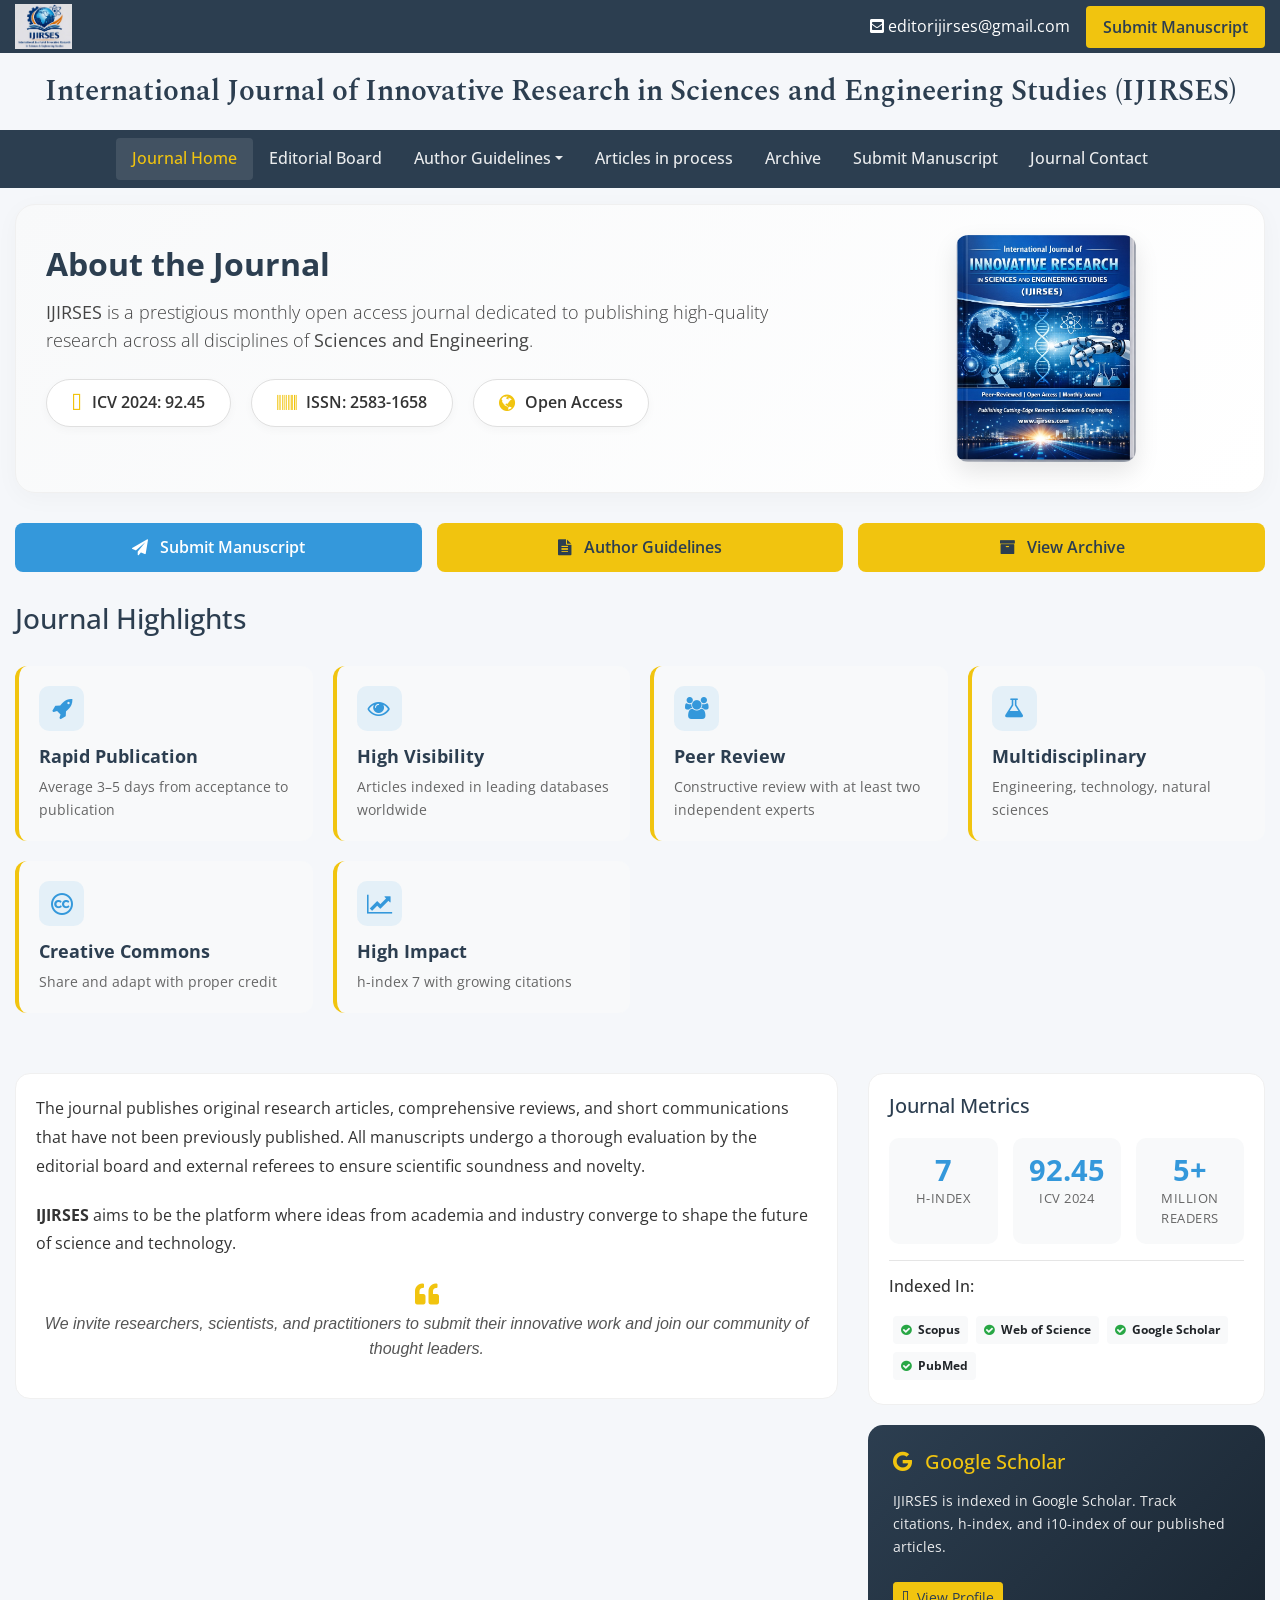
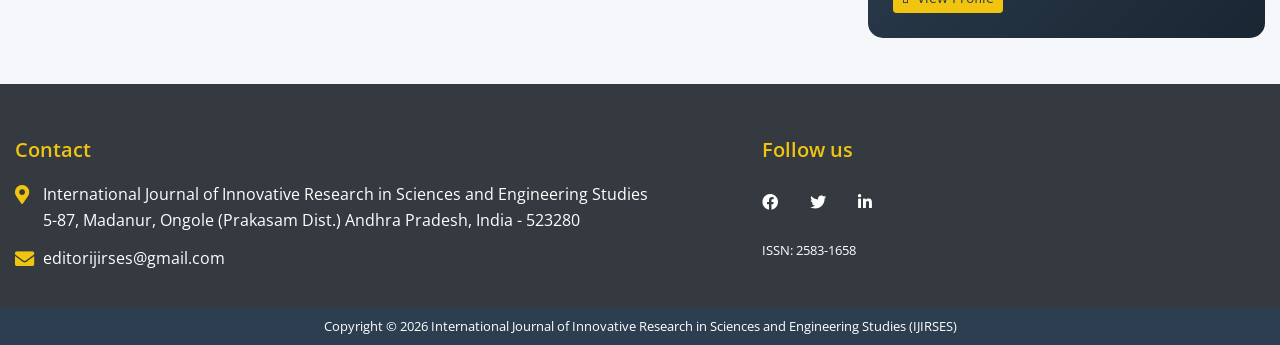
==== commit fdd4a806: "Update index.html" ====
--- a/index.html
+++ b/index.html
@@ -13,6 +13,199 @@
   <link rel="stylesheet" href="https://cdnjs.cloudflare.com/ajax/libs/font-awesome/5.11.2/css/all.min.css" />
   <link rel="stylesheet" href="https://cdnjs.cloudflare.com/ajax/libs/font-awesome/4.7.0/css/font-awesome.min.css">
   <link rel="stylesheet" href="css/style.css">
+  
+  <style>
+    /* Additional styles for index page optimization */
+    .hero-section {
+      background: linear-gradient(135deg, #f8f9fa 0%, #ffffff 100%);
+      border-radius: 20px;
+      padding: 30px;
+      margin-bottom: 30px;
+      box-shadow: 0 5px 25px rgba(0,0,0,0.03);
+      border: 1px solid #f0f0f0;
+    }
+    
+    .journal-stats {
+      display: flex;
+      flex-wrap: wrap;
+      gap: 20px;
+      margin: 25px 0;
+    }
+    
+    .stat-badge {
+      background: white;
+      border-radius: 50px;
+      padding: 10px 25px;
+      box-shadow: 0 3px 10px rgba(0,0,0,0.03);
+      border: 1px solid #e0e0e0;
+      display: inline-flex;
+      align-items: center;
+      font-weight: 600;
+    }
+    
+    .stat-badge i {
+      color: var(--accent-color);
+      margin-right: 10px;
+      font-size: 1.2rem;
+    }
+    
+    .feature-grid {
+      display: grid;
+      grid-template-columns: repeat(auto-fit, minmax(250px, 1fr));
+      gap: 20px;
+      margin: 30px 0;
+    }
+    
+    .feature-item {
+      background: #f8f9fa;
+      border-radius: 12px;
+      padding: 20px;
+      transition: transform 0.3s;
+      border-left: 4px solid var(--accent-color);
+    }
+    
+    .feature-item:hover {
+      transform: translateY(-5px);
+      background: white;
+      box-shadow: 0 10px 25px rgba(52, 152, 219, 0.1);
+    }
+    
+    .feature-icon {
+      width: 45px;
+      height: 45px;
+      background: rgba(52, 152, 219, 0.1);
+      border-radius: 10px;
+      display: flex;
+      align-items: center;
+      justify-content: center;
+      margin-bottom: 15px;
+    }
+    
+    .feature-icon i {
+      font-size: 22px;
+      color: var(--secondary-color);
+    }
+    
+    .feature-item h4 {
+      font-size: 1.1rem;
+      font-weight: 700;
+      color: var(--primary-color);
+      margin-bottom: 8px;
+    }
+    
+    .feature-item p {
+      font-size: 0.9rem;
+      color: #666;
+      margin-bottom: 0;
+    }
+    
+    .quick-actions {
+      display: flex;
+      flex-wrap: wrap;
+      gap: 15px;
+      margin: 20px 0;
+    }
+    
+    .action-btn {
+      flex: 1;
+      min-width: 150px;
+      padding: 12px 20px;
+      border-radius: 8px;
+      font-weight: 600;
+      text-align: center;
+      transition: all 0.3s;
+    }
+    
+    .action-btn.primary {
+      background: var(--secondary-color);
+      color: white;
+    }
+    
+    .action-btn.primary:hover {
+      background: #2980b9;
+      text-decoration: none;
+      color: white;
+    }
+    
+    .action-btn.secondary {
+      background: var(--accent-color);
+      color: var(--primary-color);
+    }
+    
+    .action-btn.secondary:hover {
+      background: #e6b800;
+      text-decoration: none;
+      color: var(--primary-color);
+    }
+    
+    .metrics-card {
+      background: white;
+      border-radius: 15px;
+      padding: 20px;
+      border: 1px solid #f0f0f0;
+      margin-top: 30px;
+    }
+    
+    .metrics-grid {
+      display: grid;
+      grid-template-columns: repeat(3, 1fr);
+      gap: 15px;
+      text-align: center;
+    }
+    
+    .metric-item {
+      padding: 15px;
+      border-radius: 10px;
+      background: #f8f9fa;
+    }
+    
+    .metric-value {
+      font-size: 1.8rem;
+      font-weight: 700;
+      color: var(--secondary-color);
+      line-height: 1.2;
+    }
+    
+    .metric-label {
+      font-size: 0.8rem;
+      color: #666;
+      text-transform: uppercase;
+      letter-spacing: 0.5px;
+    }
+    
+    .flyer-card {
+      background: linear-gradient(135deg, var(--primary-color) 0%, #1a2632 100%);
+      color: white;
+      border-radius: 15px;
+      padding: 25px;
+      margin-top: 20px;
+    }
+    
+    .flyer-card img {
+      max-width: 100%;
+      border-radius: 10px;
+      box-shadow: 0 10px 25px rgba(0,0,0,0.2);
+    }
+    
+    .flyer-card h5 {
+      color: var(--accent-color);
+      margin-bottom: 15px;
+    }
+    
+    @media (max-width: 768px) {
+      .hero-section {
+        padding: 20px;
+      }
+      
+      .journal-stats {
+        justify-content: center;
+      }
+      
+      .metrics-grid {
+        grid-template-columns: 1fr;
+      }
+    }
+  </style>
   
   <!-- Google tag (gtag.js) -->
   <script async src="https://www.googletagmanager.com/gtag/js?id=G-ENVBW9JCFM"></script>
@@ -64,7 +257,7 @@
         </button>
         <div class="collapse navbar-collapse justify-content-center" id="navbarJrnl">
           <ul class="navbar-nav">
-            <li class="nav-item"><a class="nav-link" href="index.html">Journal Home</a></li>
+            <li class="nav-item"><a class="nav-link active" href="index.html">Journal Home</a></li>
             <li class="nav-item"><a class="nav-link" href="editorial-board.html">Editorial Board</a></li>
             <li class="nav-item dropdown">
               <a class="nav-link dropdown-toggle" href="#" id="navbarDropdownMenuLink" role="button" data-toggle="dropdown" aria-haspopup="true" aria-expanded="false">Author Guidelines</a>
@@ -87,60 +280,141 @@
   </header>
   <!-- Header End -->
 
-  <!-- Main Content -->
+  <!-- Main Content - No wasted space -->
   <div class="container-fluid py-3">
-    <div class="row">
-      <!-- Left column (empty for spacing) -->
-      <div class="col-12 col-sm-2"></div>
-      
-      <!-- Center Content -->
-      <div class="col-12 col-sm">
-        <div class="card rounded-0 border-0 shadow-sm">
-          <div class="card-body">
-            <!-- Row with text and flyer -->
-            <div class="row align-items-start">
-              <div class="col-md-8">
-                <h3 class="mb-3" style="color:var(--primary-color); font-weight:600;">About the Journal</h3>
-                <p class="lead" style="font-size:1rem"><strong>IJIRSES</strong> is a prestigious monthly open access journal dedicated to publishing high-quality research across all disciplines of <strong>Sciences and Engineering</strong>. Our mission is to accelerate discovery by providing a rigorous yet rapid peer-review process and immediate, worldwide visibility.</p>
-              </div>
-              <div class="col-md-4 text-center text-md-right">
-                <!-- Flyer -->
-                <a href="index.html">
-                  <img src="images/flyer.jpeg" alt="Journal Flyer" class="flyer-img" onerror="this.src='images/flyer.jpg'">
-                </a>
-              </div>
+    <!-- Hero Section with Flyer -->
+    <div class="hero-section">
+      <div class="row align-items-center">
+        <div class="col-lg-8">
+          <h2 style="color: var(--primary-color); font-weight: 700; margin-bottom: 15px;">About the Journal</h2>
+          <p class="lead" style="font-size: 1.1rem; color: #444;"><strong>IJIRSES</strong> is a prestigious monthly open access journal dedicated to publishing high-quality research across all disciplines of <strong>Sciences and Engineering</strong>.</p>
+          
+          <div class="journal-stats">
+            <span class="stat-badge"><i class="fa fa-tachometer-alt"></i> ICV 2024: 92.45</span>
+            <span class="stat-badge"><i class="fa fa-barcode"></i> ISSN: 2583-1658</span>
+            <span class="stat-badge"><i class="fa fa-globe"></i> Open Access</span>
+          </div>
+        </div>
+        <div class="col-lg-4 text-center">
+          <a href="index.html">
+            <img src="images/flyer.jpeg" alt="Journal Flyer" style="max-width: 180px; border-radius: 12px; box-shadow: 0 10px 25px rgba(0,0,0,0.1);" onerror="this.src='images/flyer.jpg'">
+          </a>
+        </div>
+      </div>
+    </div>
+    
+    <!-- Quick Actions -->
+    <div class="quick-actions">
+      <a href="submit-manuscript.html" class="action-btn primary"><i class="fa fa-paper-plane mr-2"></i> Submit Manuscript</a>
+      <a href="author-guidelines.html" class="action-btn secondary"><i class="fa fa-file-alt mr-2"></i> Author Guidelines</a>
+      <a href="archive.html" class="action-btn secondary"><i class="fa fa-archive mr-2"></i> View Archive</a>
+    </div>
+    
+    <!-- Features Grid -->
+    <h3 style="color: var(--primary-color); margin: 30px 0 20px;">Journal Highlights</h3>
+    <div class="feature-grid">
+      <div class="feature-item">
+        <div class="feature-icon">
+          <i class="fa fa-rocket"></i>
+        </div>
+        <h4>Rapid Publication</h4>
+        <p>Average 3–5 days from acceptance to publication</p>
+      </div>
+      
+      <div class="feature-item">
+        <div class="feature-icon">
+          <i class="fa fa-eye"></i>
+        </div>
+        <h4>High Visibility</h4>
+        <p>Articles indexed in leading databases worldwide</p>
+      </div>
+      
+      <div class="feature-item">
+        <div class="feature-icon">
+          <i class="fa fa-users"></i>
+        </div>
+        <h4>Peer Review</h4>
+        <p>Constructive review with at least two independent experts</p>
+      </div>
+      
+      <div class="feature-item">
+        <div class="feature-icon">
+          <i class="fa fa-flask"></i>
+        </div>
+        <h4>Multidisciplinary</h4>
+        <p>Engineering, technology, natural sciences</p>
+      </div>
+      
+      <div class="feature-item">
+        <div class="feature-icon">
+          <i class="fa fa-creative-commons"></i>
+        </div>
+        <h4>Creative Commons</h4>
+        <p>Share and adapt with proper credit</p>
+      </div>
+      
+      <div class="feature-item">
+        <div class="feature-icon">
+          <i class="fa fa-chart-line"></i>
+        </div>
+        <h4>High Impact</h4>
+        <p>h-index 7 with growing citations</p>
+      </div>
+    </div>
+    
+    <!-- About Content -->
+    <div class="row mt-4">
+      <div class="col-lg-8">
+        <div class="metrics-card">
+          <p style="font-size: 1rem; line-height: 1.8;">The journal publishes original research articles, comprehensive reviews, and short communications that have not been previously published. All manuscripts undergo a thorough evaluation by the editorial board and external referees to ensure scientific soundness and novelty.</p>
+          
+          <p style="font-size: 1rem; line-height: 1.8; margin-top: 20px;"><strong>IJIRSES</strong> aims to be the platform where ideas from academia and industry converge to shape the future of science and technology.</p>
+          
+          <div class="text-center mt-4">
+            <i class="fas fa-quote-left" style="color: var(--accent-color); font-size: 1.5rem;"></i>
+            <p class="font-italic" style="color: #555;">We invite researchers, scientists, and practitioners to submit their innovative work and join our community of thought leaders.</p>
+          </div>
+        </div>
+      </div>
+      
+      <div class="col-lg-4">
+        <!-- Metrics Card -->
+        <div class="metrics-card">
+          <h5 style="color: var(--primary-color); margin-bottom: 20px;">Journal Metrics</h5>
+          <div class="metrics-grid">
+            <div class="metric-item">
+              <div class="metric-value">7</div>
+              <div class="metric-label">h-index</div>
             </div>
-            
-            <!-- Feature list -->
-            <div class="row mt-2">
-              <div class="col-md-6">
-                <ul class="feature-list">
-                  <li><strong>Rapid publication:</strong> average 3–5 days from acceptance to publication</li>
-                  <li><strong>High visibility:</strong> articles indexed in leading databases</li>
-                  <li><strong>Constructive peer review</strong> with at least two independent experts</li>
-                </ul>
-              </div>
-              <div class="col-md-6">
-                <ul class="feature-list">
-                  <li><strong>Multidisciplinary:</strong> engineering, technology, natural sciences</li>
-                  <li><strong>Creative Commons licensing</strong> – share and adapt with credit</li>
-                </ul>
-              </div>
+            <div class="metric-item">
+              <div class="metric-value">92.45</div>
+              <div class="metric-label">ICV 2024</div>
             </div>
-            
-            <p class="mt-2" style="font-size:0.95rem">The journal publishes original research articles, comprehensive reviews, and short communications that have not been previously published. All manuscripts undergo a thorough evaluation by the editorial board and external referees to ensure scientific soundness and novelty. <strong>IJIRSES</strong> aims to be the platform where ideas from academia and industry converge to shape the future of science and technology.</p>
-            
-            <p class="mb-0"><i class="fas fa-quote-left text-warning mr-2"></i> We invite researchers, scientists, and practitioners to submit their innovative work and join our community of thought leaders.</p>
-          </div>
-        </div>
-      </div>
-    </div>
-  </div>
-  
-  <!-- Google Scholar Banner -->
-  <div class="scholar-banner">
-    <i class="fas fa-graduation-cap"></i>
-    <strong>Google Scholar</strong> — IJIRSES is indexed in Google Scholar. Track citations, h-index, and i10-index of our published articles.
+            <div class="metric-item">
+              <div class="metric-value">5+</div>
+              <div class="metric-label">Million Readers</div>
+            </div>
+          </div>
+          
+          <hr class="my-3">
+          
+          <h6 class="mb-3">Indexed In:</h6>
+          <div class="d-flex flex-wrap gap-2">
+            <span class="badge badge-light p-2 m-1"><i class="fa fa-check-circle text-success mr-1"></i> Scopus</span>
+            <span class="badge badge-light p-2 m-1"><i class="fa fa-check-circle text-success mr-1"></i> Web of Science</span>
+            <span class="badge badge-light p-2 m-1"><i class="fa fa-check-circle text-success mr-1"></i> Google Scholar</span>
+            <span class="badge badge-light p-2 m-1"><i class="fa fa-check-circle text-success mr-1"></i> PubMed</span>
+          </div>
+        </div>
+        
+        <!-- Google Scholar Card -->
+        <div class="flyer-card">
+          <h5><i class="fab fa-google mr-2"></i> Google Scholar</h5>
+          <p style="font-size: 0.9rem; opacity: 0.9;">IJIRSES is indexed in Google Scholar. Track citations, h-index, and i10-index of our published articles.</p>
+          <a href="#" class="btn btn-sm btn-warning mt-2"><i class="fa fa-external-link-alt mr-1"></i> View Profile</a>
+        </div>
+      </div>
+    </div>
   </div>
   
   <!-- Footer Start -->
@@ -186,7 +460,6 @@
 
   <!-- Scroll to Top -->
   <a href="#0" class="cd-top js-cd-top">Top</a>
-  <!-- Footer End -->
   
   <!-- Scripts -->
   <script src="https://code.jquery.com/jquery-3.3.1.min.js"></script>
@@ -199,17 +472,6 @@
       if ($(this).scrollTop() > 300) $('.cd-top').addClass('cd-top--is-visible');
       else $('.cd-top').removeClass('cd-top--is-visible');
     });
-    
-    // Set active class based on current page
-    $(document).ready(function() {
-      var currentPage = window.location.pathname.split('/').pop();
-      $('.navbar-nav .nav-link').each(function() {
-        var linkPage = $(this).attr('href');
-        if (currentPage === linkPage) {
-          $(this).addClass('active');
-        }
-      });
-    });
   </script>
 </body>
 </html>
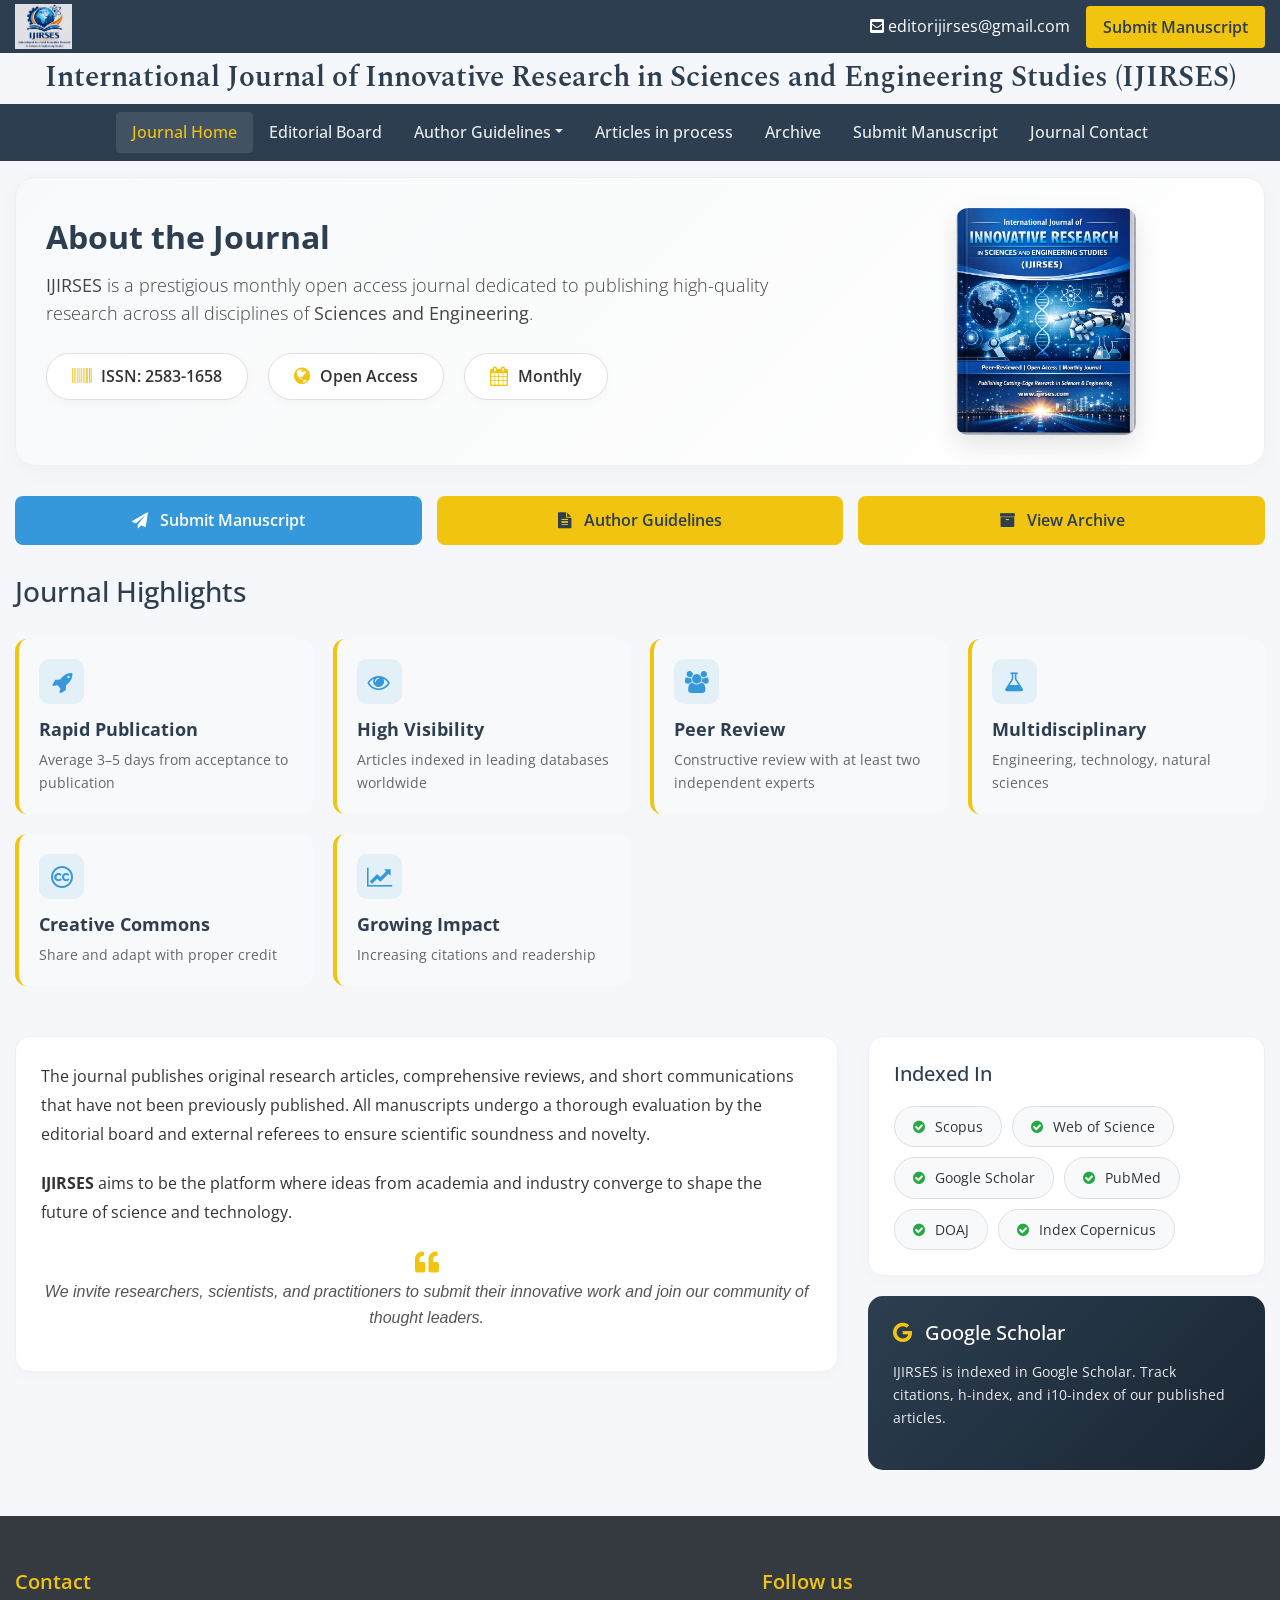
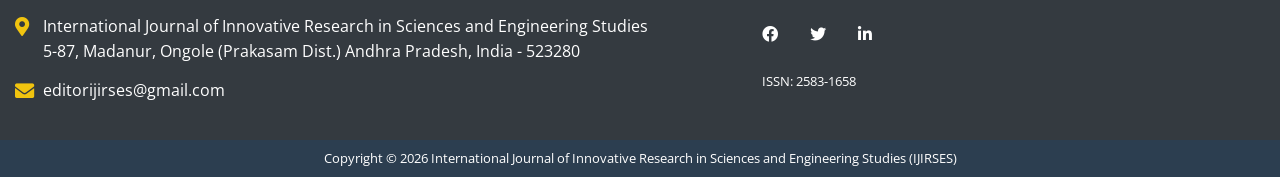
==== commit cc0a4386: "Update index.html" ====
--- a/index.html
+++ b/index.html
@@ -15,7 +15,7 @@
   <link rel="stylesheet" href="css/style.css">
   
   <style>
-    /* Additional styles for index page optimization */
+    /* Additional styles for index page */
     .hero-section {
       background: linear-gradient(135deg, #f8f9fa 0%, #ffffff 100%);
       border-radius: 20px;
@@ -138,42 +138,36 @@
       color: var(--primary-color);
     }
     
-    .metrics-card {
+    .content-card {
       background: white;
       border-radius: 15px;
-      padding: 20px;
+      padding: 25px;
       border: 1px solid #f0f0f0;
-      margin-top: 30px;
-    }
-    
-    .metrics-grid {
-      display: grid;
-      grid-template-columns: repeat(3, 1fr);
-      gap: 15px;
-      text-align: center;
-    }
-    
-    .metric-item {
-      padding: 15px;
-      border-radius: 10px;
+      margin-top: 20px;
+      box-shadow: 0 5px 15px rgba(0,0,0,0.02);
+    }
+    
+    .indexing-badges {
+      display: flex;
+      flex-wrap: wrap;
+      gap: 10px;
+      margin-top: 15px;
+    }
+    
+    .indexing-badge {
       background: #f8f9fa;
-    }
-    
-    .metric-value {
-      font-size: 1.8rem;
-      font-weight: 700;
-      color: var(--secondary-color);
-      line-height: 1.2;
-    }
-    
-    .metric-label {
-      font-size: 0.8rem;
-      color: #666;
-      text-transform: uppercase;
-      letter-spacing: 0.5px;
-    }
-    
-    .flyer-card {
+      border-radius: 30px;
+      padding: 8px 18px;
+      font-size: 0.9rem;
+      border: 1px solid #e0e0e0;
+    }
+    
+    .indexing-badge i {
+      color: var(--accent-color);
+      margin-right: 6px;
+    }
+    
+    .scholar-card {
       background: linear-gradient(135deg, var(--primary-color) 0%, #1a2632 100%);
       color: white;
       border-radius: 15px;
@@ -181,15 +175,9 @@
       margin-top: 20px;
     }
     
-    .flyer-card img {
-      max-width: 100%;
-      border-radius: 10px;
-      box-shadow: 0 10px 25px rgba(0,0,0,0.2);
-    }
-    
-    .flyer-card h5 {
+    .scholar-card i {
       color: var(--accent-color);
-      margin-bottom: 15px;
+      margin-right: 8px;
     }
     
     @media (max-width: 768px) {
@@ -201,8 +189,8 @@
         justify-content: center;
       }
       
-      .metrics-grid {
-        grid-template-columns: 1fr;
+      .journal-title {
+        text-align: center !important;
       }
     }
   </style>
@@ -238,12 +226,12 @@
       </div>
     </div>
 
-    <!-- Journal Header -->
+    <!-- Journal Header - Now Centered -->
     <div class="py-2">
       <div class="container-fluid">
-        <div class="row align-items-center">
-          <div class="col-12">
-            <h1 class="rockwell fweight-600 mb-0 journal-title">International Journal of Innovative Research in Sciences and Engineering Studies (IJIRSES)</h1>
+        <div class="row">
+          <div class="col-12 text-center">
+            <h1 class="rockwell fweight-600 mb-0" style="font-size: clamp(1.2rem, 3vw, 1.8rem); color: var(--primary-color);">International Journal of Innovative Research in Sciences and Engineering Studies (IJIRSES)</h1>
           </div>
         </div>
       </div>
@@ -280,7 +268,7 @@
   </header>
   <!-- Header End -->
 
-  <!-- Main Content - No wasted space -->
+  <!-- Main Content -->
   <div class="container-fluid py-3">
     <!-- Hero Section with Flyer -->
     <div class="hero-section">
@@ -290,9 +278,9 @@
           <p class="lead" style="font-size: 1.1rem; color: #444;"><strong>IJIRSES</strong> is a prestigious monthly open access journal dedicated to publishing high-quality research across all disciplines of <strong>Sciences and Engineering</strong>.</p>
           
           <div class="journal-stats">
-            <span class="stat-badge"><i class="fa fa-tachometer-alt"></i> ICV 2024: 92.45</span>
             <span class="stat-badge"><i class="fa fa-barcode"></i> ISSN: 2583-1658</span>
             <span class="stat-badge"><i class="fa fa-globe"></i> Open Access</span>
+            <span class="stat-badge"><i class="fa fa-calendar"></i> Monthly</span>
           </div>
         </div>
         <div class="col-lg-4 text-center">
@@ -357,15 +345,15 @@
         <div class="feature-icon">
           <i class="fa fa-chart-line"></i>
         </div>
-        <h4>High Impact</h4>
-        <p>h-index 7 with growing citations</p>
-      </div>
-    </div>
-    
-    <!-- About Content -->
+        <h4>Growing Impact</h4>
+        <p>Increasing citations and readership</p>
+      </div>
+    </div>
+    
+    <!-- Content Section -->
     <div class="row mt-4">
       <div class="col-lg-8">
-        <div class="metrics-card">
+        <div class="content-card">
           <p style="font-size: 1rem; line-height: 1.8;">The journal publishes original research articles, comprehensive reviews, and short communications that have not been previously published. All manuscripts undergo a thorough evaluation by the editorial board and external referees to ensure scientific soundness and novelty.</p>
           
           <p style="font-size: 1rem; line-height: 1.8; margin-top: 20px;"><strong>IJIRSES</strong> aims to be the platform where ideas from academia and industry converge to shape the future of science and technology.</p>
@@ -378,40 +366,23 @@
       </div>
       
       <div class="col-lg-4">
-        <!-- Metrics Card -->
-        <div class="metrics-card">
-          <h5 style="color: var(--primary-color); margin-bottom: 20px;">Journal Metrics</h5>
-          <div class="metrics-grid">
-            <div class="metric-item">
-              <div class="metric-value">7</div>
-              <div class="metric-label">h-index</div>
-            </div>
-            <div class="metric-item">
-              <div class="metric-value">92.45</div>
-              <div class="metric-label">ICV 2024</div>
-            </div>
-            <div class="metric-item">
-              <div class="metric-value">5+</div>
-              <div class="metric-label">Million Readers</div>
-            </div>
-          </div>
-          
-          <hr class="my-3">
-          
-          <h6 class="mb-3">Indexed In:</h6>
-          <div class="d-flex flex-wrap gap-2">
-            <span class="badge badge-light p-2 m-1"><i class="fa fa-check-circle text-success mr-1"></i> Scopus</span>
-            <span class="badge badge-light p-2 m-1"><i class="fa fa-check-circle text-success mr-1"></i> Web of Science</span>
-            <span class="badge badge-light p-2 m-1"><i class="fa fa-check-circle text-success mr-1"></i> Google Scholar</span>
-            <span class="badge badge-light p-2 m-1"><i class="fa fa-check-circle text-success mr-1"></i> PubMed</span>
+        <!-- Indexing Card -->
+        <div class="content-card">
+          <h5 style="color: var(--primary-color); margin-bottom: 20px;">Indexed In</h5>
+          <div class="indexing-badges">
+            <span class="indexing-badge"><i class="fa fa-check-circle text-success"></i> Scopus</span>
+            <span class="indexing-badge"><i class="fa fa-check-circle text-success"></i> Web of Science</span>
+            <span class="indexing-badge"><i class="fa fa-check-circle text-success"></i> Google Scholar</span>
+            <span class="indexing-badge"><i class="fa fa-check-circle text-success"></i> PubMed</span>
+            <span class="indexing-badge"><i class="fa fa-check-circle text-success"></i> DOAJ</span>
+            <span class="indexing-badge"><i class="fa fa-check-circle text-success"></i> Index Copernicus</span>
           </div>
         </div>
         
-        <!-- Google Scholar Card -->
-        <div class="flyer-card">
-          <h5><i class="fab fa-google mr-2"></i> Google Scholar</h5>
-          <p style="font-size: 0.9rem; opacity: 0.9;">IJIRSES is indexed in Google Scholar. Track citations, h-index, and i10-index of our published articles.</p>
-          <a href="#" class="btn btn-sm btn-warning mt-2"><i class="fa fa-external-link-alt mr-1"></i> View Profile</a>
+        <!-- Google Scholar Card - No button -->
+        <div class="scholar-card">
+          <h5><i class="fab fa-google"></i> Google Scholar</h5>
+          <p style="font-size: 0.9rem; opacity: 0.9; margin-top: 15px;">IJIRSES is indexed in Google Scholar. Track citations, h-index, and i10-index of our published articles.</p>
         </div>
       </div>
     </div>
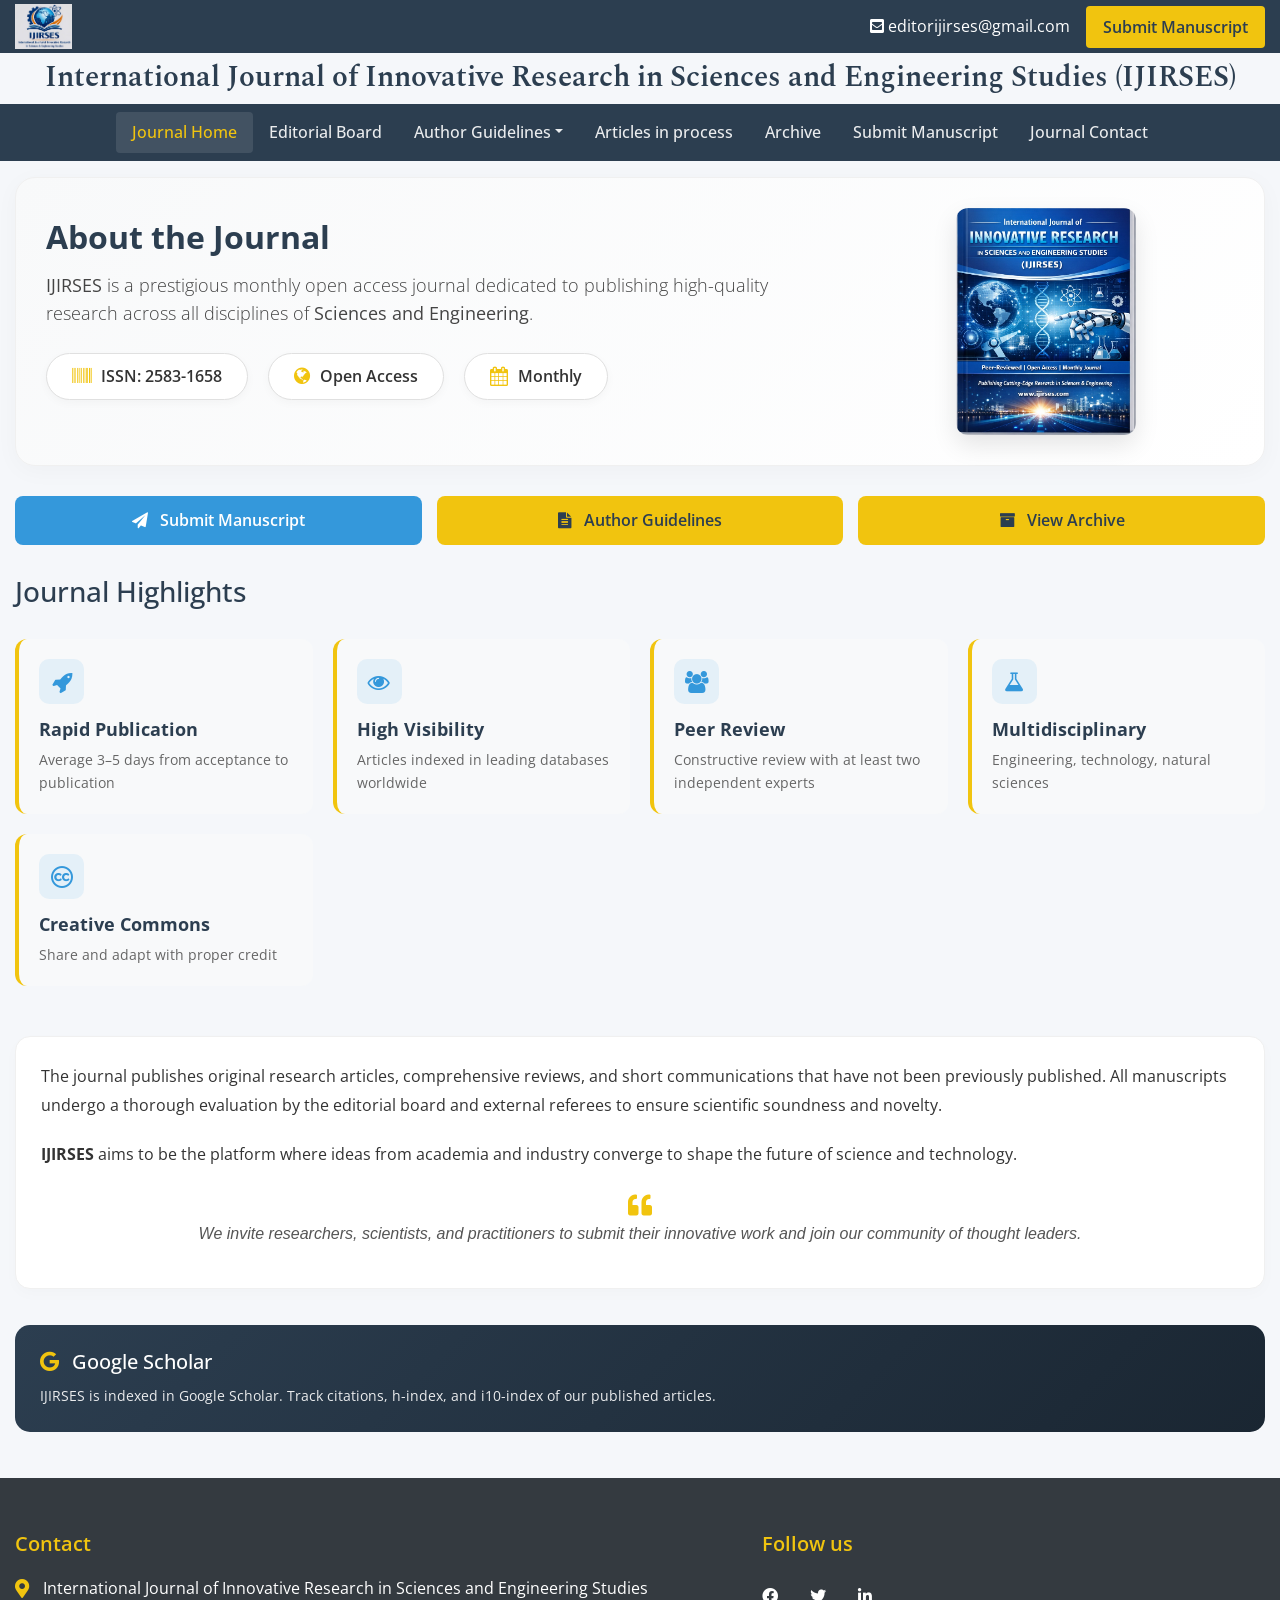
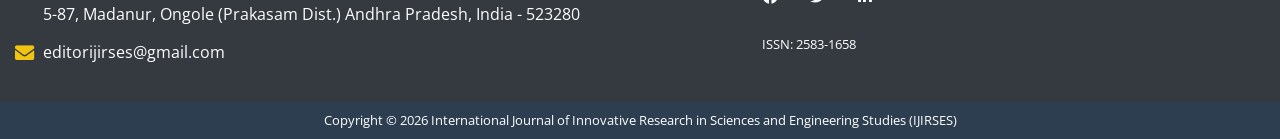
==== commit 871ccc85: "Update index.html" ====
--- a/index.html
+++ b/index.html
@@ -147,26 +147,6 @@
       box-shadow: 0 5px 15px rgba(0,0,0,0.02);
     }
     
-    .indexing-badges {
-      display: flex;
-      flex-wrap: wrap;
-      gap: 10px;
-      margin-top: 15px;
-    }
-    
-    .indexing-badge {
-      background: #f8f9fa;
-      border-radius: 30px;
-      padding: 8px 18px;
-      font-size: 0.9rem;
-      border: 1px solid #e0e0e0;
-    }
-    
-    .indexing-badge i {
-      color: var(--accent-color);
-      margin-right: 6px;
-    }
-    
     .scholar-card {
       background: linear-gradient(135deg, var(--primary-color) 0%, #1a2632 100%);
       color: white;
@@ -226,7 +206,7 @@
       </div>
     </div>
 
-    <!-- Journal Header - Now Centered -->
+    <!-- Journal Header - Centered -->
     <div class="py-2">
       <div class="container-fluid">
         <div class="row">
@@ -298,7 +278,7 @@
       <a href="archive.html" class="action-btn secondary"><i class="fa fa-archive mr-2"></i> View Archive</a>
     </div>
     
-    <!-- Features Grid -->
+    <!-- Features Grid - Clean version without "Growing Impact" -->
     <h3 style="color: var(--primary-color); margin: 30px 0 20px;">Journal Highlights</h3>
     <div class="feature-grid">
       <div class="feature-item">
@@ -340,19 +320,11 @@
         <h4>Creative Commons</h4>
         <p>Share and adapt with proper credit</p>
       </div>
-      
-      <div class="feature-item">
-        <div class="feature-icon">
-          <i class="fa fa-chart-line"></i>
-        </div>
-        <h4>Growing Impact</h4>
-        <p>Increasing citations and readership</p>
-      </div>
-    </div>
-    
-    <!-- Content Section -->
+    </div>
+    
+    <!-- Content Section - No Indexing or Metrics sections -->
     <div class="row mt-4">
-      <div class="col-lg-8">
+      <div class="col-lg-12">
         <div class="content-card">
           <p style="font-size: 1rem; line-height: 1.8;">The journal publishes original research articles, comprehensive reviews, and short communications that have not been previously published. All manuscripts undergo a thorough evaluation by the editorial board and external referees to ensure scientific soundness and novelty.</p>
           
@@ -364,25 +336,14 @@
           </div>
         </div>
       </div>
-      
-      <div class="col-lg-4">
-        <!-- Indexing Card -->
-        <div class="content-card">
-          <h5 style="color: var(--primary-color); margin-bottom: 20px;">Indexed In</h5>
-          <div class="indexing-badges">
-            <span class="indexing-badge"><i class="fa fa-check-circle text-success"></i> Scopus</span>
-            <span class="indexing-badge"><i class="fa fa-check-circle text-success"></i> Web of Science</span>
-            <span class="indexing-badge"><i class="fa fa-check-circle text-success"></i> Google Scholar</span>
-            <span class="indexing-badge"><i class="fa fa-check-circle text-success"></i> PubMed</span>
-            <span class="indexing-badge"><i class="fa fa-check-circle text-success"></i> DOAJ</span>
-            <span class="indexing-badge"><i class="fa fa-check-circle text-success"></i> Index Copernicus</span>
-          </div>
-        </div>
-        
-        <!-- Google Scholar Card - No button -->
+    </div>
+    
+    <!-- Google Scholar Card - Kept but moved to bottom -->
+    <div class="row mt-3">
+      <div class="col-lg-12">
         <div class="scholar-card">
           <h5><i class="fab fa-google"></i> Google Scholar</h5>
-          <p style="font-size: 0.9rem; opacity: 0.9; margin-top: 15px;">IJIRSES is indexed in Google Scholar. Track citations, h-index, and i10-index of our published articles.</p>
+          <p style="font-size: 0.9rem; opacity: 0.9; margin-top: 10px; margin-bottom: 0;">IJIRSES is indexed in Google Scholar. Track citations, h-index, and i10-index of our published articles.</p>
         </div>
       </div>
     </div>
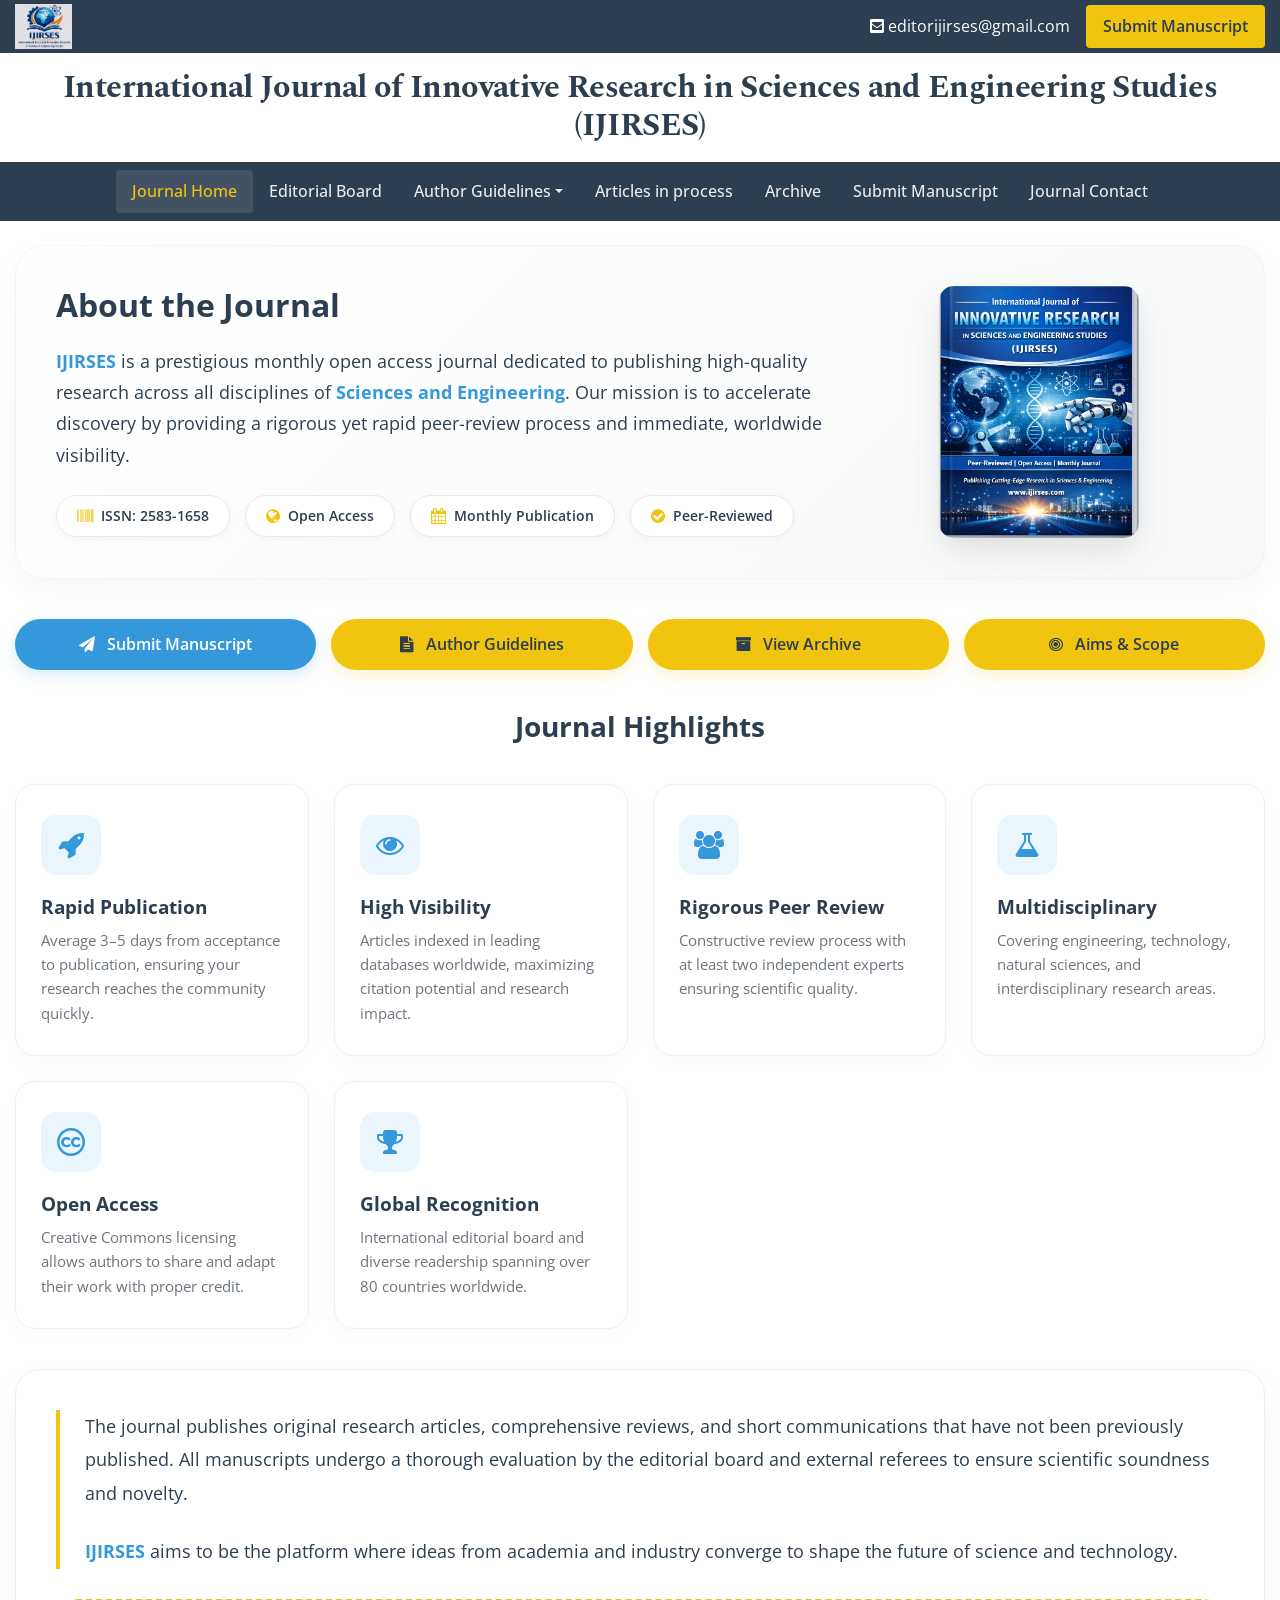
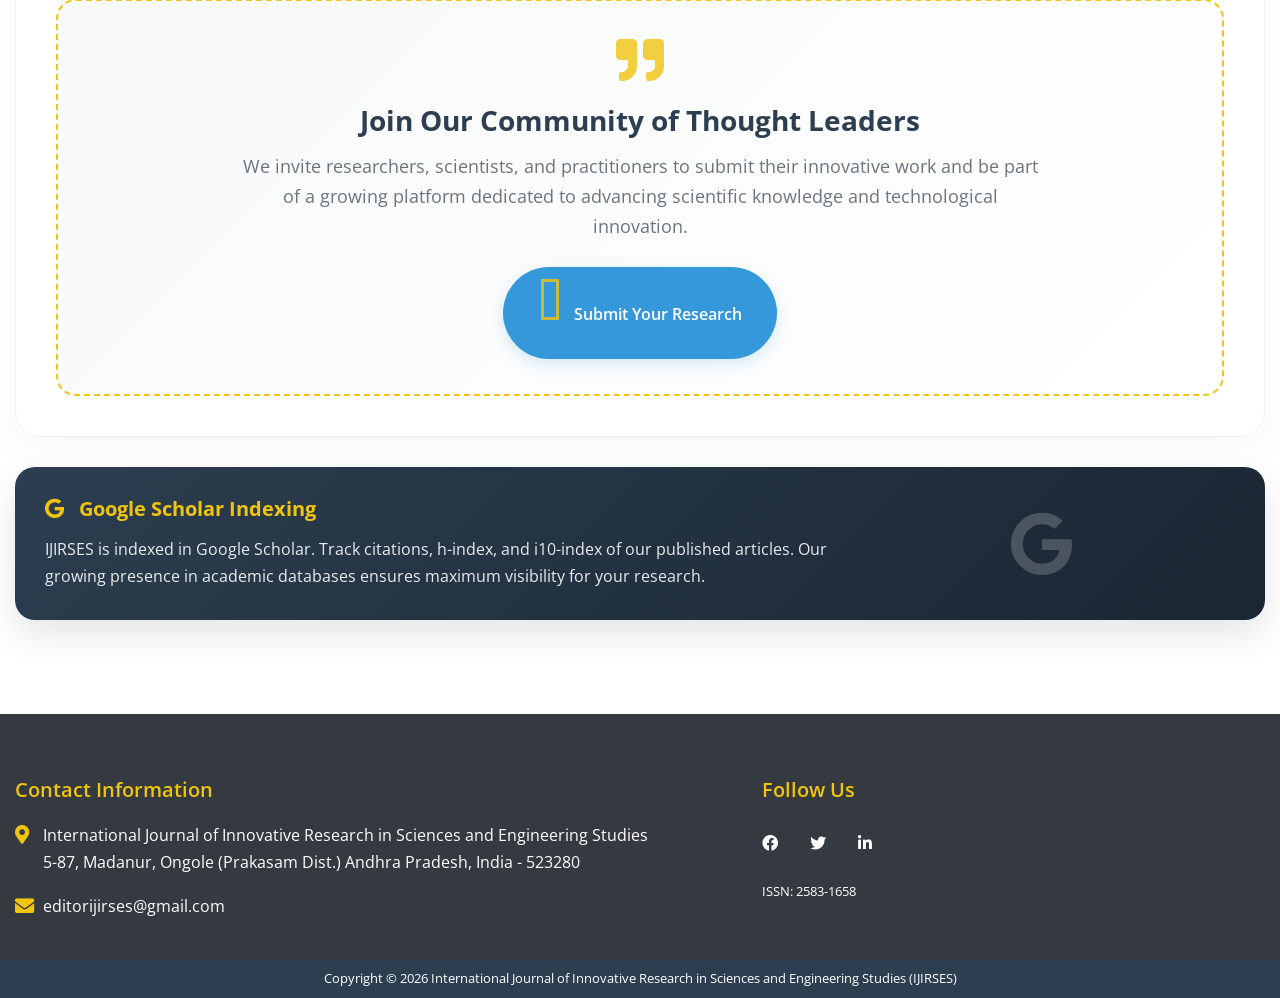
==== commit 9094aa8d: "Update index.html" ====
--- a/index.html
+++ b/index.html
@@ -9,168 +9,410 @@
   
   <!-- Bootstrap CSS -->
   <link rel="stylesheet" href="https://stackpath.bootstrapcdn.com/bootstrap/4.4.1/css/bootstrap.min.css">
-  <link href="https://fonts.googleapis.com/css?family=Open+Sans:400,600,700|Spectral:600" rel="stylesheet">
+  <link href="https://fonts.googleapis.com/css?family=Open+Sans:400,600,700|Spectral:600,700" rel="stylesheet">
   <link rel="stylesheet" href="https://cdnjs.cloudflare.com/ajax/libs/font-awesome/5.11.2/css/all.min.css" />
   <link rel="stylesheet" href="https://cdnjs.cloudflare.com/ajax/libs/font-awesome/4.7.0/css/font-awesome.min.css">
   <link rel="stylesheet" href="css/style.css">
   
   <style>
-    /* Additional styles for index page */
+    /* Global Styles */
+    :root {
+      --primary-color: #2c3e50;
+      --secondary-color: #3498db;
+      --accent-color: #f1c40f;
+      --light-bg: #f8f9fa;
+      --dark-bg: #2c3e50;
+      --text-dark: #2c3e50;
+      --text-light: #6c757d;
+    }
+    
+    body {
+      font-family: 'Open Sans', sans-serif;
+      background: #ffffff;
+      color: var(--text-dark);
+      line-height: 1.7;
+    }
+    
+    /* Header Styles */
+    .bg-1 { background-color: var(--primary-color) !important; }
+    .white { color: #fff !important; }
+    .white:hover { color: var(--accent-color) !important; text-decoration: none; }
+    
+    .bg-yellow-100 {
+      background: var(--accent-color);
+      color: var(--primary-color);
+      font-weight: 600;
+      border-radius: 4px;
+      padding: 0.5rem 1rem;
+    }
+    .bg-yellow-100:hover {
+      background: #e6b800;
+      color: var(--primary-color);
+      text-decoration: none;
+    }
+    
+    .rockwell {
+      font-family: 'Spectral', serif;
+      font-weight: 700;
+      color: var(--primary-color);
+    }
+    
+    /* Logo */
+    .logo-img {
+      max-height: 45px;
+      width: auto;
+      display: block;
+    }
+    
+    /* Navigation */
+    .navbar-dark .navbar-nav {
+      display: flex;
+      justify-content: center;
+      width: 100%;
+    }
+    
+    .navbar-dark .navbar-nav .nav-link {
+      color: rgba(255, 255, 255, 0.9);
+      font-weight: 500;
+      padding: 0.5rem 1rem;
+      transition: all 0.3s;
+    }
+    
+    .navbar-dark .navbar-nav .nav-link:hover,
+    .navbar-dark .navbar-nav .nav-link.active {
+      color: var(--accent-color) !important;
+      background-color: rgba(255, 255, 255, 0.1);
+      border-radius: 4px;
+    }
+    
+    /* Hero Section */
     .hero-section {
-      background: linear-gradient(135deg, #f8f9fa 0%, #ffffff 100%);
-      border-radius: 20px;
-      padding: 30px;
-      margin-bottom: 30px;
-      box-shadow: 0 5px 25px rgba(0,0,0,0.03);
-      border: 1px solid #f0f0f0;
+      background: linear-gradient(135deg, #ffffff 0%, #f8f9fa 100%);
+      border-radius: 30px;
+      padding: 40px;
+      margin-bottom: 40px;
+      box-shadow: 0 10px 30px rgba(0,0,0,0.03);
+      border: 1px solid rgba(0,0,0,0.03);
     }
     
     .journal-stats {
       display: flex;
       flex-wrap: wrap;
-      gap: 20px;
-      margin: 25px 0;
+      gap: 15px;
+      margin-top: 25px;
     }
     
     .stat-badge {
       background: white;
       border-radius: 50px;
-      padding: 10px 25px;
+      padding: 8px 20px;
       box-shadow: 0 3px 10px rgba(0,0,0,0.03);
-      border: 1px solid #e0e0e0;
+      border: 1px solid #eaeaea;
       display: inline-flex;
       align-items: center;
       font-weight: 600;
+      font-size: 0.9rem;
+      color: var(--primary-color);
     }
     
     .stat-badge i {
       color: var(--accent-color);
-      margin-right: 10px;
-      font-size: 1.2rem;
-    }
-    
-    .feature-grid {
-      display: grid;
-      grid-template-columns: repeat(auto-fit, minmax(250px, 1fr));
-      gap: 20px;
-      margin: 30px 0;
-    }
-    
-    .feature-item {
-      background: #f8f9fa;
-      border-radius: 12px;
-      padding: 20px;
+      margin-right: 8px;
+      font-size: 1rem;
+    }
+    
+    .flyer-img {
+      max-width: 200px;
+      border-radius: 15px;
+      box-shadow: 0 15px 35px rgba(0,0,0,0.1);
       transition: transform 0.3s;
-      border-left: 4px solid var(--accent-color);
-    }
-    
-    .feature-item:hover {
-      transform: translateY(-5px);
-      background: white;
-      box-shadow: 0 10px 25px rgba(52, 152, 219, 0.1);
-    }
-    
-    .feature-icon {
-      width: 45px;
-      height: 45px;
-      background: rgba(52, 152, 219, 0.1);
-      border-radius: 10px;
-      display: flex;
-      align-items: center;
-      justify-content: center;
-      margin-bottom: 15px;
-    }
-    
-    .feature-icon i {
-      font-size: 22px;
-      color: var(--secondary-color);
-    }
-    
-    .feature-item h4 {
-      font-size: 1.1rem;
-      font-weight: 700;
-      color: var(--primary-color);
-      margin-bottom: 8px;
-    }
-    
-    .feature-item p {
-      font-size: 0.9rem;
-      color: #666;
-      margin-bottom: 0;
-    }
-    
+    }
+    
+    .flyer-img:hover {
+      transform: scale(1.02);
+    }
+    
+    /* Quick Actions */
     .quick-actions {
       display: flex;
       flex-wrap: wrap;
       gap: 15px;
-      margin: 20px 0;
+      margin: 30px 0;
     }
     
     .action-btn {
       flex: 1;
-      min-width: 150px;
-      padding: 12px 20px;
-      border-radius: 8px;
+      min-width: 160px;
+      padding: 12px 25px;
+      border-radius: 50px;
       font-weight: 600;
       text-align: center;
       transition: all 0.3s;
+      text-decoration: none;
     }
     
     .action-btn.primary {
       background: var(--secondary-color);
       color: white;
+      box-shadow: 0 5px 15px rgba(52, 152, 219, 0.2);
     }
     
     .action-btn.primary:hover {
       background: #2980b9;
+      transform: translateY(-2px);
+      box-shadow: 0 8px 20px rgba(52, 152, 219, 0.3);
+      color: white;
       text-decoration: none;
-      color: white;
     }
     
     .action-btn.secondary {
       background: var(--accent-color);
       color: var(--primary-color);
+      box-shadow: 0 5px 15px rgba(241, 196, 15, 0.2);
     }
     
     .action-btn.secondary:hover {
       background: #e6b800;
+      transform: translateY(-2px);
+      box-shadow: 0 8px 20px rgba(241, 196, 15, 0.3);
+      color: var(--primary-color);
       text-decoration: none;
-      color: var(--primary-color);
-    }
-    
-    .content-card {
+    }
+    
+    /* Feature Grid */
+    .feature-grid {
+      display: grid;
+      grid-template-columns: repeat(auto-fit, minmax(280px, 1fr));
+      gap: 25px;
+      margin: 40px 0;
+    }
+    
+    .feature-item {
       background: white;
+      border-radius: 20px;
+      padding: 30px 25px;
+      transition: all 0.3s;
+      border: 1px solid #f0f0f0;
+      box-shadow: 0 5px 20px rgba(0,0,0,0.02);
+    }
+    
+    .feature-item:hover {
+      transform: translateY(-5px);
+      box-shadow: 0 15px 35px rgba(52, 152, 219, 0.1);
+      border-color: var(--secondary-color);
+    }
+    
+    .feature-icon {
+      width: 60px;
+      height: 60px;
+      background: rgba(52, 152, 219, 0.1);
       border-radius: 15px;
-      padding: 25px;
+      display: flex;
+      align-items: center;
+      justify-content: center;
+      margin-bottom: 20px;
+    }
+    
+    .feature-icon i {
+      font-size: 28px;
+      color: var(--secondary-color);
+    }
+    
+    .feature-item h4 {
+      font-size: 1.2rem;
+      font-weight: 700;
+      color: var(--primary-color);
+      margin-bottom: 10px;
+    }
+    
+    .feature-item p {
+      font-size: 0.95rem;
+      color: var(--text-light);
+      margin-bottom: 0;
+      line-height: 1.6;
+    }
+    
+    /* Description Card */
+    .description-card {
+      background: white;
+      border-radius: 25px;
+      padding: 40px;
+      box-shadow: 0 15px 40px rgba(0,0,0,0.03);
       border: 1px solid #f0f0f0;
-      margin-top: 20px;
-      box-shadow: 0 5px 15px rgba(0,0,0,0.02);
-    }
-    
+      margin: 30px 0;
+    }
+    
+    .description-text {
+      font-size: 1.1rem;
+      line-height: 1.9;
+      color: var(--text-dark);
+      margin-bottom: 25px;
+      position: relative;
+      padding-left: 25px;
+      border-left: 4px solid var(--accent-color);
+    }
+    
+    .invitation-box {
+      background: linear-gradient(135deg, #f8f9fa 0%, #ffffff 100%);
+      border-radius: 20px;
+      padding: 35px;
+      text-align: center;
+      border: 2px dashed var(--accent-color);
+      margin-top: 30px;
+    }
+    
+    .invitation-box i {
+      font-size: 3rem;
+      color: var(--accent-color);
+      margin-bottom: 20px;
+      opacity: 0.8;
+    }
+    
+    .invitation-box h3 {
+      color: var(--primary-color);
+      font-weight: 700;
+      margin-bottom: 15px;
+    }
+    
+    .invitation-box p {
+      font-size: 1.1rem;
+      color: var(--text-light);
+      max-width: 800px;
+      margin: 0 auto 25px;
+    }
+    
+    .invitation-btn {
+      display: inline-block;
+      background: var(--secondary-color);
+      color: white;
+      padding: 12px 35px;
+      border-radius: 50px;
+      font-weight: 600;
+      text-decoration: none;
+      transition: all 0.3s;
+      box-shadow: 0 5px 15px rgba(52, 152, 219, 0.2);
+    }
+    
+    .invitation-btn:hover {
+      background: #2980b9;
+      transform: translateY(-2px);
+      box-shadow: 0 8px 25px rgba(52, 152, 219, 0.3);
+      color: white;
+      text-decoration: none;
+    }
+    
+    /* Google Scholar Card */
     .scholar-card {
       background: linear-gradient(135deg, var(--primary-color) 0%, #1a2632 100%);
       color: white;
-      border-radius: 15px;
-      padding: 25px;
-      margin-top: 20px;
+      border-radius: 20px;
+      padding: 30px;
+      margin: 30px 0 20px;
+      box-shadow: 0 15px 35px rgba(0,0,0,0.1);
+    }
+    
+    .scholar-card h5 {
+      color: var(--accent-color);
+      font-weight: 700;
+      margin-bottom: 15px;
     }
     
     .scholar-card i {
       color: var(--accent-color);
-      margin-right: 8px;
-    }
-    
+      margin-right: 10px;
+    }
+    
+    .scholar-card p {
+      opacity: 0.9;
+      margin-bottom: 0;
+      font-size: 1rem;
+    }
+    
+    /* Footer */
+    .footer {
+      background-color: var(--dark-bg);
+      color: white;
+      padding: 40px 0 0;
+      margin-top: 50px;
+    }
+    
+    .contact-line {
+      display: flex;
+      align-items: flex-start;
+      margin-bottom: 1rem;
+    }
+    
+    .contact-line i {
+      width: 28px;
+      color: var(--accent-color);
+      font-size: 1.2rem;
+      margin-top: 3px;
+    }
+    
+    .footer a {
+      color: #ccc;
+      transition: color 0.3s;
+    }
+    
+    .footer a:hover {
+      color: var(--accent-color);
+      text-decoration: none;
+    }
+    
+    .footer h5 {
+      color: var(--accent-color);
+      margin-bottom: 20px;
+      font-weight: 600;
+    }
+    
+    /* Scroll to Top */
+    .cd-top {
+      position: fixed;
+      bottom: 30px;
+      right: 30px;
+      background: var(--secondary-color);
+      color: white;
+      width: 45px;
+      height: 45px;
+      border-radius: 50%;
+      text-align: center;
+      line-height: 45px;
+      font-size: 22px;
+      opacity: 0;
+      visibility: hidden;
+      transition: all 0.3s;
+      z-index: 1000;
+      box-shadow: 0 5px 15px rgba(52, 152, 219, 0.3);
+    }
+    
+    .cd-top--is-visible {
+      opacity: 1;
+      visibility: visible;
+    }
+    
+    .cd-top:hover {
+      background: var(--primary-color);
+      color: white;
+      transform: translateY(-3px);
+    }
+    
+    /* Responsive */
     @media (max-width: 768px) {
       .hero-section {
-        padding: 20px;
+        padding: 25px;
       }
       
-      .journal-stats {
-        justify-content: center;
+      .description-card {
+        padding: 25px;
       }
       
+      .invitation-box {
+        padding: 25px;
+      }
+      
       .journal-title {
-        text-align: center !important;
+        font-size: 1.3rem;
+        text-align: center;
       }
     }
   </style>
@@ -207,11 +449,11 @@
     </div>
 
     <!-- Journal Header - Centered -->
-    <div class="py-2">
+    <div class="py-3">
       <div class="container-fluid">
         <div class="row">
           <div class="col-12 text-center">
-            <h1 class="rockwell fweight-600 mb-0" style="font-size: clamp(1.2rem, 3vw, 1.8rem); color: var(--primary-color);">International Journal of Innovative Research in Sciences and Engineering Studies (IJIRSES)</h1>
+            <h1 class="rockwell fweight-600 mb-0" style="font-size: clamp(1.3rem, 3.5vw, 2rem); color: var(--primary-color); letter-spacing: -0.02em;">International Journal of Innovative Research in Sciences and Engineering Studies (IJIRSES)</h1>
           </div>
         </div>
       </div>
@@ -249,23 +491,24 @@
   <!-- Header End -->
 
   <!-- Main Content -->
-  <div class="container-fluid py-3">
+  <div class="container-fluid py-4">
     <!-- Hero Section with Flyer -->
     <div class="hero-section">
       <div class="row align-items-center">
         <div class="col-lg-8">
-          <h2 style="color: var(--primary-color); font-weight: 700; margin-bottom: 15px;">About the Journal</h2>
-          <p class="lead" style="font-size: 1.1rem; color: #444;"><strong>IJIRSES</strong> is a prestigious monthly open access journal dedicated to publishing high-quality research across all disciplines of <strong>Sciences and Engineering</strong>.</p>
+          <h2 style="color: var(--primary-color); font-weight: 700; margin-bottom: 20px; font-size: 2rem;">About the Journal</h2>
+          <p style="font-size: 1.15rem; color: var(--text-dark); line-height: 1.7; margin-bottom: 20px;"><strong style="color: var(--secondary-color);">IJIRSES</strong> is a prestigious monthly open access journal dedicated to publishing high-quality research across all disciplines of <strong style="color: var(--secondary-color);">Sciences and Engineering</strong>. Our mission is to accelerate discovery by providing a rigorous yet rapid peer-review process and immediate, worldwide visibility.</p>
           
           <div class="journal-stats">
             <span class="stat-badge"><i class="fa fa-barcode"></i> ISSN: 2583-1658</span>
             <span class="stat-badge"><i class="fa fa-globe"></i> Open Access</span>
-            <span class="stat-badge"><i class="fa fa-calendar"></i> Monthly</span>
+            <span class="stat-badge"><i class="fa fa-calendar"></i> Monthly Publication</span>
+            <span class="stat-badge"><i class="fa fa-check-circle"></i> Peer-Reviewed</span>
           </div>
         </div>
         <div class="col-lg-4 text-center">
           <a href="index.html">
-            <img src="images/flyer.jpeg" alt="Journal Flyer" style="max-width: 180px; border-radius: 12px; box-shadow: 0 10px 25px rgba(0,0,0,0.1);" onerror="this.src='images/flyer.jpg'">
+            <img src="images/flyer.jpeg" alt="Journal Flyer" class="flyer-img" onerror="this.src='images/flyer.jpg'">
           </a>
         </div>
       </div>
@@ -276,17 +519,18 @@
       <a href="submit-manuscript.html" class="action-btn primary"><i class="fa fa-paper-plane mr-2"></i> Submit Manuscript</a>
       <a href="author-guidelines.html" class="action-btn secondary"><i class="fa fa-file-alt mr-2"></i> Author Guidelines</a>
       <a href="archive.html" class="action-btn secondary"><i class="fa fa-archive mr-2"></i> View Archive</a>
-    </div>
-    
-    <!-- Features Grid - Clean version without "Growing Impact" -->
-    <h3 style="color: var(--primary-color); margin: 30px 0 20px;">Journal Highlights</h3>
+      <a href="aims-scope.html" class="action-btn secondary"><i class="fa fa-bullseye mr-2"></i> Aims & Scope</a>
+    </div>
+    
+    <!-- Features Grid -->
+    <h3 style="color: var(--primary-color); font-weight: 700; margin: 40px 0 25px; text-align: center;">Journal Highlights</h3>
     <div class="feature-grid">
       <div class="feature-item">
         <div class="feature-icon">
           <i class="fa fa-rocket"></i>
         </div>
         <h4>Rapid Publication</h4>
-        <p>Average 3–5 days from acceptance to publication</p>
+        <p>Average 3–5 days from acceptance to publication, ensuring your research reaches the community quickly.</p>
       </div>
       
       <div class="feature-item">
@@ -294,15 +538,15 @@
           <i class="fa fa-eye"></i>
         </div>
         <h4>High Visibility</h4>
-        <p>Articles indexed in leading databases worldwide</p>
+        <p>Articles indexed in leading databases worldwide, maximizing citation potential and research impact.</p>
       </div>
       
       <div class="feature-item">
         <div class="feature-icon">
           <i class="fa fa-users"></i>
         </div>
-        <h4>Peer Review</h4>
-        <p>Constructive review with at least two independent experts</p>
+        <h4>Rigorous Peer Review</h4>
+        <p>Constructive review process with at least two independent experts ensuring scientific quality.</p>
       </div>
       
       <div class="feature-item">
@@ -310,40 +554,54 @@
           <i class="fa fa-flask"></i>
         </div>
         <h4>Multidisciplinary</h4>
-        <p>Engineering, technology, natural sciences</p>
+        <p>Covering engineering, technology, natural sciences, and interdisciplinary research areas.</p>
       </div>
       
       <div class="feature-item">
         <div class="feature-icon">
           <i class="fa fa-creative-commons"></i>
         </div>
-        <h4>Creative Commons</h4>
-        <p>Share and adapt with proper credit</p>
-      </div>
-    </div>
-    
-    <!-- Content Section - No Indexing or Metrics sections -->
-    <div class="row mt-4">
-      <div class="col-lg-12">
-        <div class="content-card">
-          <p style="font-size: 1rem; line-height: 1.8;">The journal publishes original research articles, comprehensive reviews, and short communications that have not been previously published. All manuscripts undergo a thorough evaluation by the editorial board and external referees to ensure scientific soundness and novelty.</p>
-          
-          <p style="font-size: 1rem; line-height: 1.8; margin-top: 20px;"><strong>IJIRSES</strong> aims to be the platform where ideas from academia and industry converge to shape the future of science and technology.</p>
-          
-          <div class="text-center mt-4">
-            <i class="fas fa-quote-left" style="color: var(--accent-color); font-size: 1.5rem;"></i>
-            <p class="font-italic" style="color: #555;">We invite researchers, scientists, and practitioners to submit their innovative work and join our community of thought leaders.</p>
-          </div>
-        </div>
-      </div>
-    </div>
-    
-    <!-- Google Scholar Card - Kept but moved to bottom -->
-    <div class="row mt-3">
-      <div class="col-lg-12">
-        <div class="scholar-card">
-          <h5><i class="fab fa-google"></i> Google Scholar</h5>
-          <p style="font-size: 0.9rem; opacity: 0.9; margin-top: 10px; margin-bottom: 0;">IJIRSES is indexed in Google Scholar. Track citations, h-index, and i10-index of our published articles.</p>
+        <h4>Open Access</h4>
+        <p>Creative Commons licensing allows authors to share and adapt their work with proper credit.</p>
+      </div>
+      
+      <div class="feature-item">
+        <div class="feature-icon">
+          <i class="fa fa-trophy"></i>
+        </div>
+        <h4>Global Recognition</h4>
+        <p>International editorial board and diverse readership spanning over 80 countries worldwide.</p>
+      </div>
+    </div>
+    
+    <!-- Beautiful Description Card - Your text enhanced -->
+    <div class="description-card">
+      <div class="description-text">
+        <p style="margin-bottom: 25px;">The journal publishes original research articles, comprehensive reviews, and short communications that have not been previously published. All manuscripts undergo a thorough evaluation by the editorial board and external referees to ensure scientific soundness and novelty.</p>
+        
+        <p style="margin-bottom: 0;"><strong style="color: var(--secondary-color);">IJIRSES</strong> aims to be the platform where ideas from academia and industry converge to shape the future of science and technology.</p>
+      </div>
+      
+      <!-- Invitation Box -->
+      <div class="invitation-box">
+        <i class="fas fa-quote-right"></i>
+        <h3>Join Our Community of Thought Leaders</h3>
+        <p>We invite researchers, scientists, and practitioners to submit their innovative work and be part of a growing platform dedicated to advancing scientific knowledge and technological innovation.</p>
+        <a href="submit-manuscript.html" class="invitation-btn">
+          <i class="fa fa-pencil-alt mr-2"></i> Submit Your Research
+        </a>
+      </div>
+    </div>
+    
+    <!-- Google Scholar Card -->
+    <div class="scholar-card">
+      <div class="row align-items-center">
+        <div class="col-md-8">
+          <h5><i class="fab fa-google"></i> Google Scholar Indexing</h5>
+          <p>IJIRSES is indexed in Google Scholar. Track citations, h-index, and i10-index of our published articles. Our growing presence in academic databases ensures maximum visibility for your research.</p>
+        </div>
+        <div class="col-md-4 text-center">
+          <i class="fab fa-google" style="font-size: 4rem; color: rgba(255,255,255,0.2);"></i>
         </div>
       </div>
     </div>
@@ -355,7 +613,7 @@
       <div class="row">
         <!-- Contact -->
         <div class="col-md-7 mb-4 mb-md-0">
-          <h5>Contact</h5>
+          <h5>Contact Information</h5>
           <address class="mb-0">
             <div class="contact-line">
               <i class="fas fa-map-marker-alt"></i>
@@ -369,7 +627,7 @@
         </div>
         <!-- Follow Us -->
         <div class="col-md-5">
-          <h5>Follow us</h5>
+          <h5>Follow Us</h5>
           <nav class="nav">
             <a href="#" target="_blank" class="nav-link white pl-0"><i class="fab fa-facebook-f"></i></a>
             <a href="#" target="_blank" class="nav-link white"><i class="fab fa-twitter"></i></a>
@@ -391,19 +649,24 @@
   </footer>
 
   <!-- Scroll to Top -->
-  <a href="#0" class="cd-top js-cd-top">Top</a>
+  <a href="#0" class="cd-top js-cd-top"><i class="fas fa-arrow-up"></i></a>
   
   <!-- Scripts -->
   <script src="https://code.jquery.com/jquery-3.3.1.min.js"></script>
   <script src="https://cdnjs.cloudflare.com/ajax/libs/popper.js/1.14.7/umd/popper.min.js"></script>
   <script src="https://stackpath.bootstrapcdn.com/bootstrap/4.3.1/js/bootstrap.min.js"></script>
-  <script src="js/main.js"></script>
   <script>
     // Scroll to top visibility
     $(window).on('scroll', function(){
       if ($(this).scrollTop() > 300) $('.cd-top').addClass('cd-top--is-visible');
       else $('.cd-top').removeClass('cd-top--is-visible');
     });
+    
+    // Smooth scroll to top
+    $('.cd-top').on('click', function(e) {
+      e.preventDefault();
+      $('html, body').animate({ scrollTop: 0 }, 600);
+    });
   </script>
 </body>
 </html>
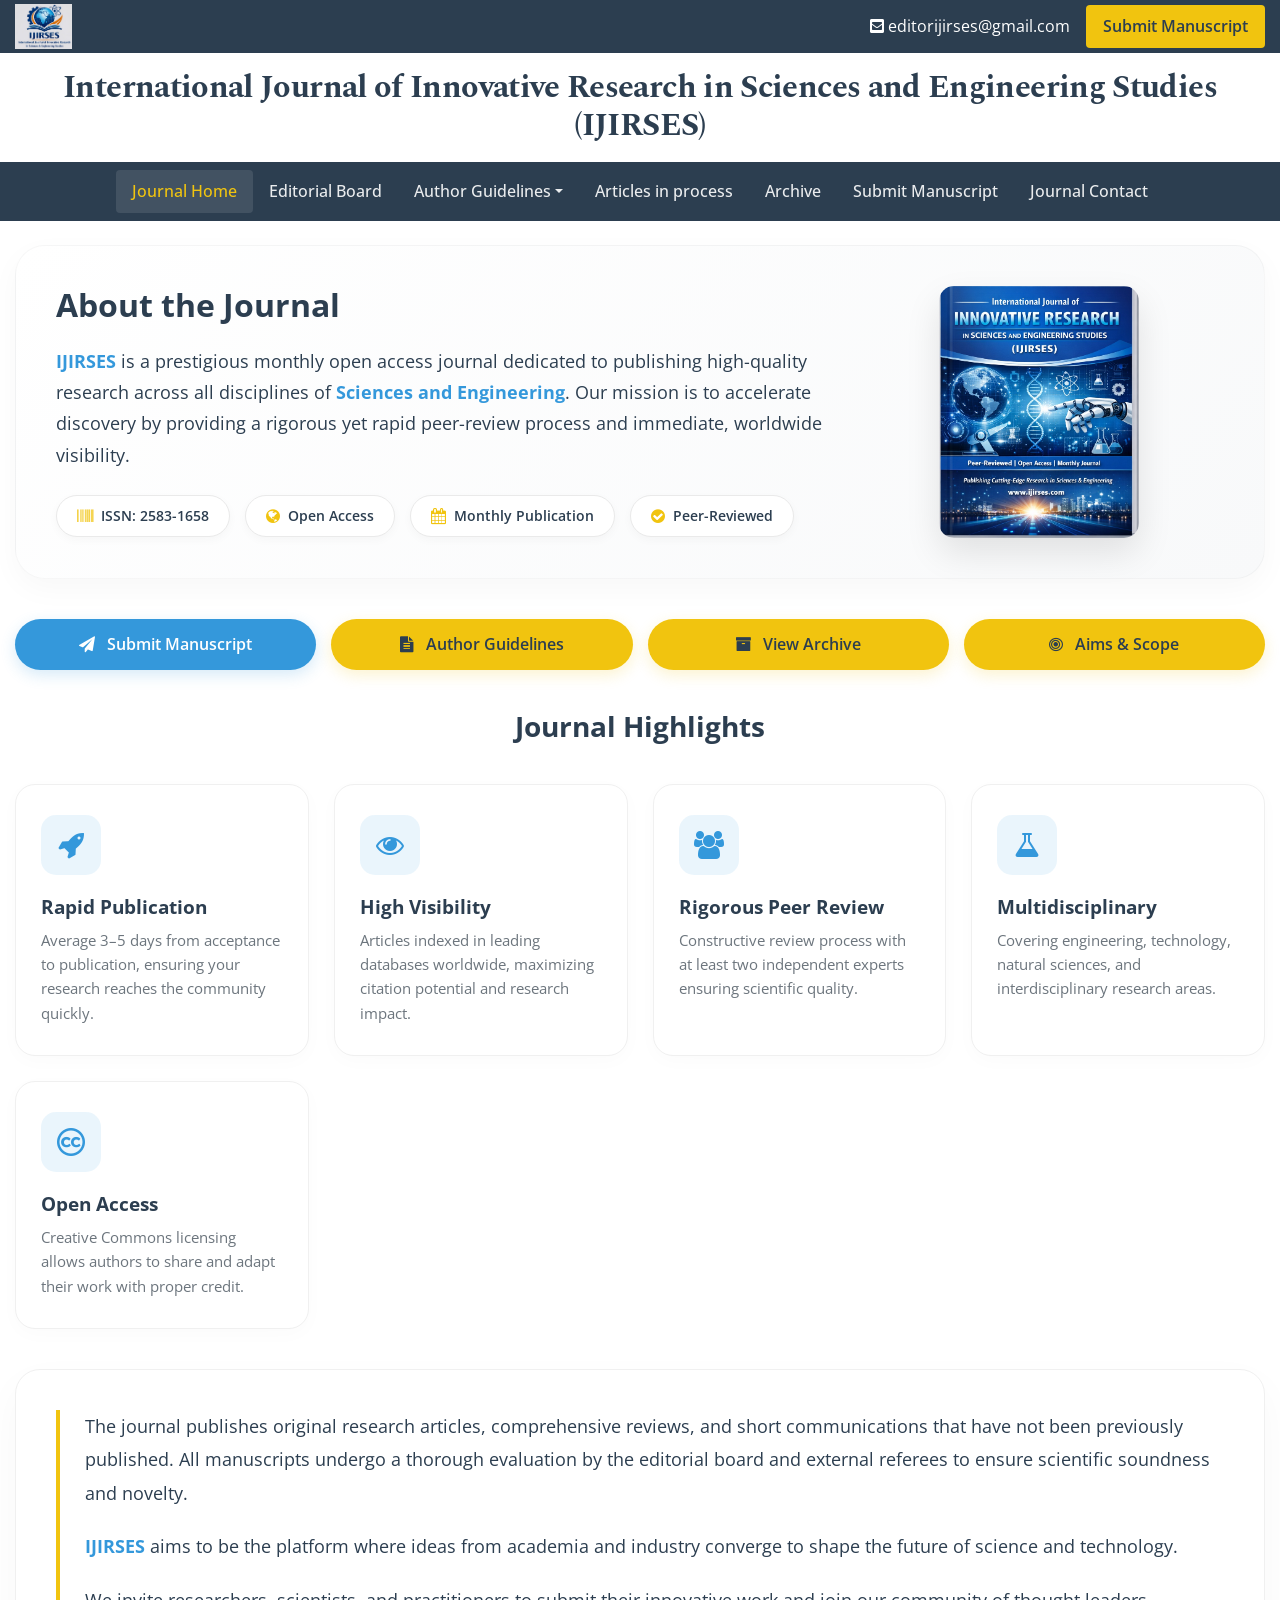
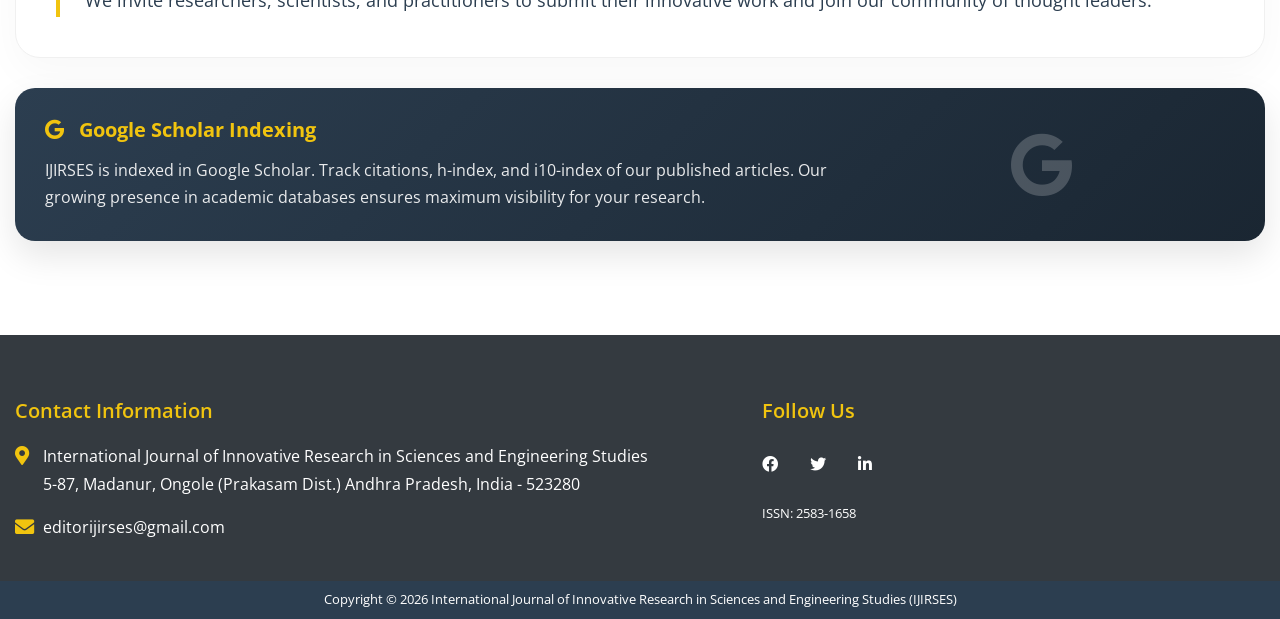
==== commit 80b09960: "Update index.html" ====
--- a/index.html
+++ b/index.html
@@ -179,7 +179,7 @@
       text-decoration: none;
     }
     
-    /* Feature Grid */
+    /* Feature Grid - Now with only 5 items */
     .feature-grid {
       display: grid;
       grid-template-columns: repeat(auto-fit, minmax(280px, 1fr));
@@ -246,59 +246,18 @@
       font-size: 1.1rem;
       line-height: 1.9;
       color: var(--text-dark);
-      margin-bottom: 25px;
+      margin-bottom: 0;
       position: relative;
       padding-left: 25px;
       border-left: 4px solid var(--accent-color);
     }
     
-    .invitation-box {
-      background: linear-gradient(135deg, #f8f9fa 0%, #ffffff 100%);
-      border-radius: 20px;
-      padding: 35px;
-      text-align: center;
-      border: 2px dashed var(--accent-color);
-      margin-top: 30px;
-    }
-    
-    .invitation-box i {
-      font-size: 3rem;
-      color: var(--accent-color);
+    .description-text p {
       margin-bottom: 20px;
-      opacity: 0.8;
-    }
-    
-    .invitation-box h3 {
-      color: var(--primary-color);
-      font-weight: 700;
-      margin-bottom: 15px;
-    }
-    
-    .invitation-box p {
-      font-size: 1.1rem;
-      color: var(--text-light);
-      max-width: 800px;
-      margin: 0 auto 25px;
-    }
-    
-    .invitation-btn {
-      display: inline-block;
-      background: var(--secondary-color);
-      color: white;
-      padding: 12px 35px;
-      border-radius: 50px;
-      font-weight: 600;
-      text-decoration: none;
-      transition: all 0.3s;
-      box-shadow: 0 5px 15px rgba(52, 152, 219, 0.2);
-    }
-    
-    .invitation-btn:hover {
-      background: #2980b9;
-      transform: translateY(-2px);
-      box-shadow: 0 8px 25px rgba(52, 152, 219, 0.3);
-      color: white;
-      text-decoration: none;
+    }
+    
+    .description-text p:last-child {
+      margin-bottom: 0;
     }
     
     /* Google Scholar Card */
@@ -406,13 +365,13 @@
         padding: 25px;
       }
       
-      .invitation-box {
-        padding: 25px;
-      }
-      
       .journal-title {
         font-size: 1.3rem;
         text-align: center;
+      }
+      
+      .feature-grid {
+        grid-template-columns: 1fr;
       }
     }
   </style>
@@ -522,7 +481,7 @@
       <a href="aims-scope.html" class="action-btn secondary"><i class="fa fa-bullseye mr-2"></i> Aims & Scope</a>
     </div>
     
-    <!-- Features Grid -->
+    <!-- Features Grid - "Global Recognition" removed, now only 5 items -->
     <h3 style="color: var(--primary-color); font-weight: 700; margin: 40px 0 25px; text-align: center;">Journal Highlights</h3>
     <div class="feature-grid">
       <div class="feature-item">
@@ -564,32 +523,16 @@
         <h4>Open Access</h4>
         <p>Creative Commons licensing allows authors to share and adapt their work with proper credit.</p>
       </div>
-      
-      <div class="feature-item">
-        <div class="feature-icon">
-          <i class="fa fa-trophy"></i>
-        </div>
-        <h4>Global Recognition</h4>
-        <p>International editorial board and diverse readership spanning over 80 countries worldwide.</p>
-      </div>
-    </div>
-    
-    <!-- Beautiful Description Card - Your text enhanced -->
+    </div>
+    
+    <!-- Beautiful Description Card - Your exact text, no invitation box -->
     <div class="description-card">
       <div class="description-text">
-        <p style="margin-bottom: 25px;">The journal publishes original research articles, comprehensive reviews, and short communications that have not been previously published. All manuscripts undergo a thorough evaluation by the editorial board and external referees to ensure scientific soundness and novelty.</p>
+        <p>The journal publishes original research articles, comprehensive reviews, and short communications that have not been previously published. All manuscripts undergo a thorough evaluation by the editorial board and external referees to ensure scientific soundness and novelty.</p>
         
-        <p style="margin-bottom: 0;"><strong style="color: var(--secondary-color);">IJIRSES</strong> aims to be the platform where ideas from academia and industry converge to shape the future of science and technology.</p>
-      </div>
-      
-      <!-- Invitation Box -->
-      <div class="invitation-box">
-        <i class="fas fa-quote-right"></i>
-        <h3>Join Our Community of Thought Leaders</h3>
-        <p>We invite researchers, scientists, and practitioners to submit their innovative work and be part of a growing platform dedicated to advancing scientific knowledge and technological innovation.</p>
-        <a href="submit-manuscript.html" class="invitation-btn">
-          <i class="fa fa-pencil-alt mr-2"></i> Submit Your Research
-        </a>
+        <p><strong style="color: var(--secondary-color);">IJIRSES</strong> aims to be the platform where ideas from academia and industry converge to shape the future of science and technology.</p>
+        
+        <p>We invite researchers, scientists, and practitioners to submit their innovative work and join our community of thought leaders.</p>
       </div>
     </div>
     
